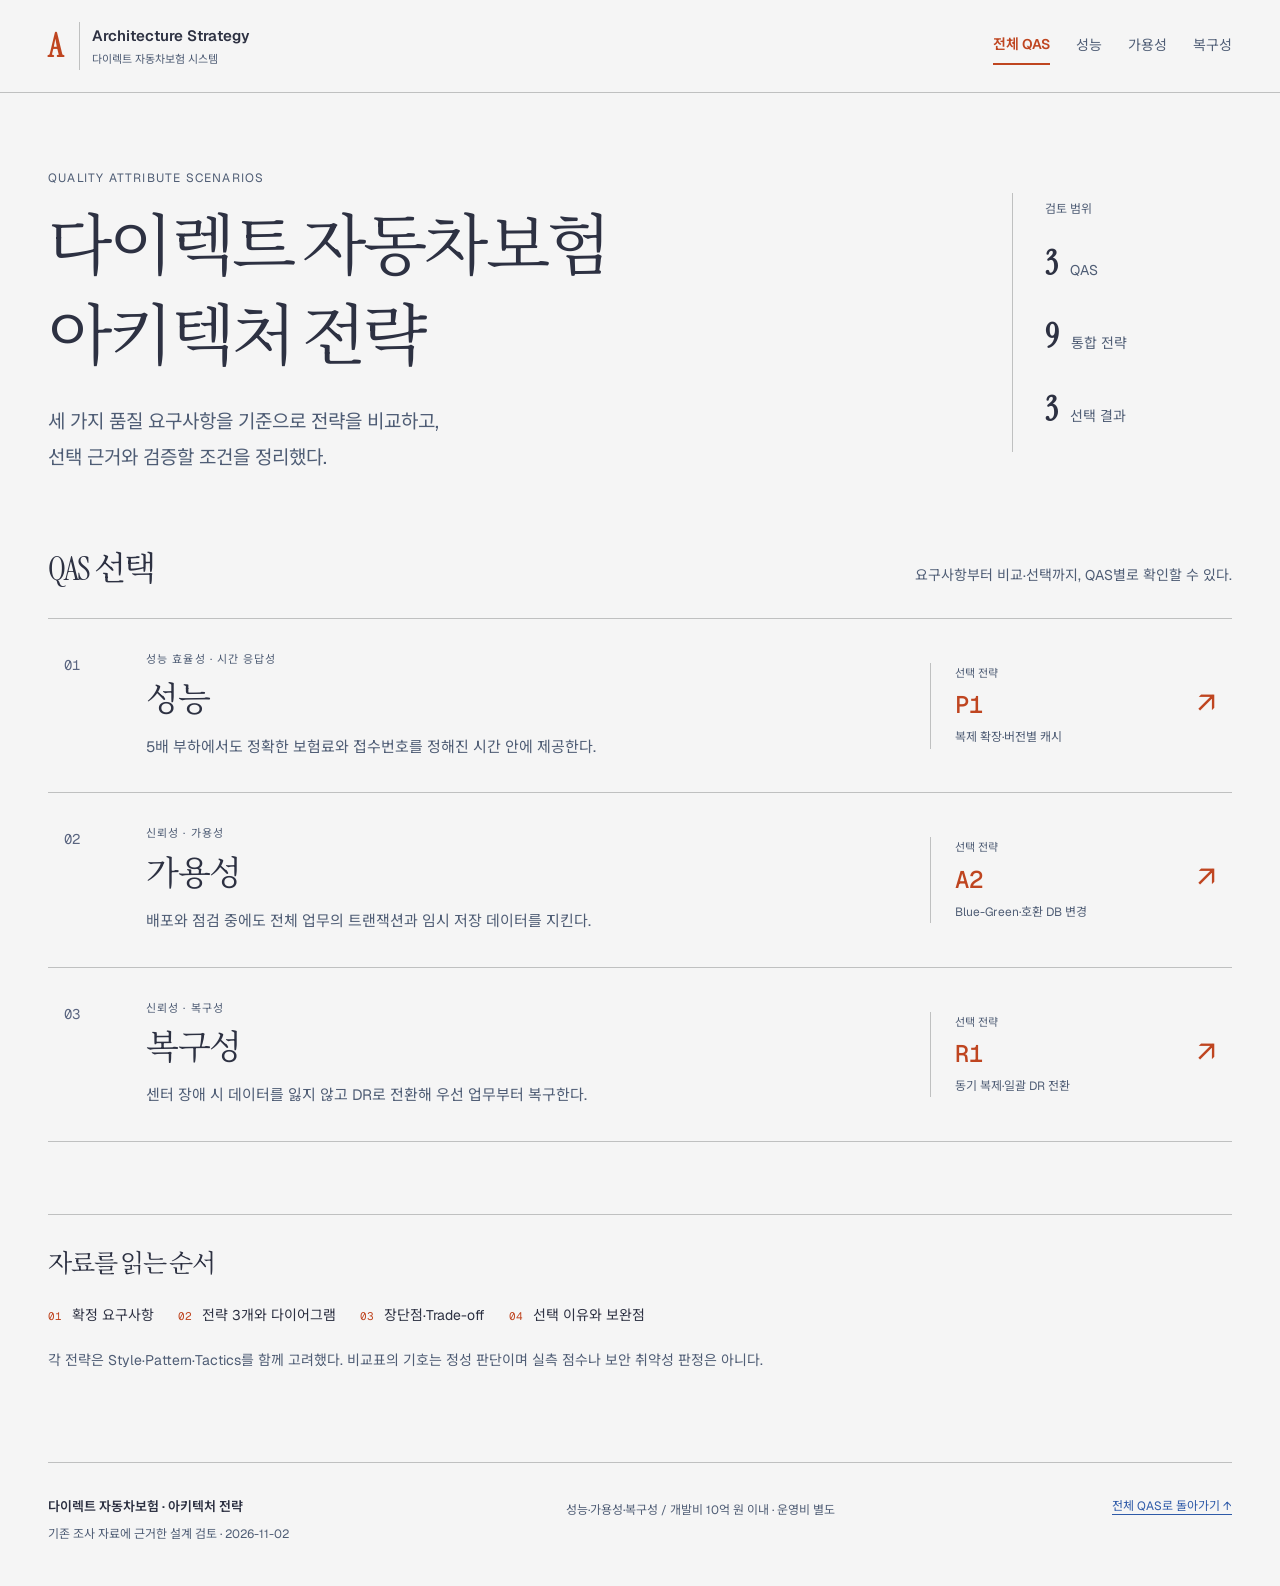
==== index.html @ 31d77c67 "Fix root homepage entry to display QAS site instead of README" ====
<!DOCTYPE html>
<html lang="ko"><head><meta charset="utf-8"><meta name="viewport" content="width=device-width,initial-scale=1">
<meta name="description" content="성능·가용성·복구성 QAS별 아키텍처 전략, 장단점과 trade-off 비교, 선택 근거."><meta name="theme-color" content="#f5f5f5">
<title>QAS 선택 | 자동차보험 아키텍처 전략</title>
<link rel="stylesheet" href="https://fonts.googleapis.com/css2?family=Instrument+Serif&family=Geist:wght@400;500;600&family=Geist+Mono:wght@400;500&family=Noto+Sans+KR:wght@400;500;600;700&family=Noto+Serif+KR:wght@400&display=swap">
<link rel="stylesheet" href="site/assets/site.css"></head><body>
<a class="skip" href="#main">본문으로 건너뛰기</a>
<header class="site-header"><div class="header-inner"><a class="brand" href="site/index.html"><span class="brand-mark" aria-hidden="true">A</span><span>Architecture Strategy<small>다이렉트 자동차보험 시스템</small></span></a><nav class="primary-nav" aria-label="주요 메뉴"><a href="site/index.html" aria-current="page">전체 QAS</a><a href="site/performance.html">성능</a><a href="site/availability.html">가용성</a><a href="site/recovery.html">복구성</a></nav></div></header>
<main id="main"><section class="home-intro"><div><p class="eyebrow">QUALITY ATTRIBUTE SCENARIOS</p><h1>다이렉트 자동차보험<br>아키텍처 전략</h1><p class="lead">세 가지 품질 요구사항을 기준으로 전략을 비교하고,<br class="desktop-break"> 선택 근거와 검증할 조건을 정리했다.</p></div><div class="intro-meta"><span>검토 범위</span><p><strong>3</strong> QAS</p><p><strong>9</strong> 통합 전략</p><p><strong>3</strong> 선택 결과</p></div></section>
<section class="home-qas" aria-labelledby="qas-list-title"><div class="section-heading"><h2 id="qas-list-title">QAS 선택</h2><p>요구사항부터 비교·선택까지, QAS별로 확인할 수 있다.</p></div><a class="qas-row" href="site/performance.html" aria-describedby="intro-performance"><span class="row-number">01</span><div class="row-content"><p class="eyebrow">성능 효율성 · 시간 응답성</p><h2>성능</h2><p id="intro-performance">5배 부하에서도 정확한 보험료와 접수번호를 정해진 시간 안에 제공한다.</p></div><div class="row-choice"><span>선택 전략</span><strong>P1</strong><p>복제 확장·버전별 캐시</p></div><span class="row-arrow" aria-hidden="true">↗</span></a><a class="qas-row" href="site/availability.html" aria-describedby="intro-availability"><span class="row-number">02</span><div class="row-content"><p class="eyebrow">신뢰성 · 가용성</p><h2>가용성</h2><p id="intro-availability">배포와 점검 중에도 전체 업무의 트랜잭션과 임시 저장 데이터를 지킨다.</p></div><div class="row-choice"><span>선택 전략</span><strong>A2</strong><p>Blue-Green·호환 DB 변경</p></div><span class="row-arrow" aria-hidden="true">↗</span></a><a class="qas-row" href="site/recovery.html" aria-describedby="intro-recovery"><span class="row-number">03</span><div class="row-content"><p class="eyebrow">신뢰성 · 복구성</p><h2>복구성</h2><p id="intro-recovery">센터 장애 시 데이터를 잃지 않고 DR로 전환해 우선 업무부터 복구한다.</p></div><div class="row-choice"><span>선택 전략</span><strong>R1</strong><p>동기 복제·일괄 DR 전환</p></div><span class="row-arrow" aria-hidden="true">↗</span></a></section>
<section class="reading-guide"><h2>자료를 읽는 순서</h2><ol><li><span>01</span>확정 요구사항</li><li><span>02</span>전략 3개와 다이어그램</li><li><span>03</span>장단점·Trade-off</li><li><span>04</span>선택 이유와 보완점</li></ol><p>각 전략은 Style·Pattern·Tactics를 함께 고려했다. 비교표의 기호는 정성 판단이며 실측 점수나 보안 취약성 판정은 아니다.</p></section></main>
<footer class="site-footer"><div><strong>다이렉트 자동차보험 · 아키텍처 전략</strong><p>기존 조사 자료에 근거한 설계 검토 · 2026-11-02</p></div><p>성능·가용성·복구성 / 개발비 10억 원 이내 · 운영비 별도</p><a href="site/index.html">전체 QAS로 돌아가기 ↑</a></footer>
</body></html>
---- site/assets/site.css ----
:root{--paper:#f5f5f5;--paper-2:#ececec;--ink:#2d3142;--muted:#4f5d75;--soft:#5a6580;--rule:#bfc0c0;--accent:#bf4520;--accent-tint:rgba(191,69,32,.06);--link:#2e5aa8;--sans:'Geist','Noto Sans KR','Malgun Gothic',sans-serif;--serif:'Instrument Serif','Noto Serif KR',serif;--mono:'Geist Mono',ui-monospace,monospace}
*{box-sizing:border-box}html{scroll-behavior:smooth;scroll-padding-top:110px}body{margin:0;background:var(--paper);color:var(--ink);font:16px/1.85 var(--sans);word-break:keep-all;overflow-wrap:anywhere}a{color:var(--link);text-underline-offset:4px}a:focus-visible,summary:focus-visible,[tabindex]:focus-visible{outline:3px solid var(--accent);outline-offset:5px}::selection{background:#efd8ce}h1,h2,h3,p,figure,ol,ul,dl{margin:0}h1,h2{font-family:var(--serif);font-weight:400;letter-spacing:-.04em}h1{font-size:clamp(40px,5.2vw,68px);line-height:1.35}h2{font-size:clamp(25px,2.6vw,34px);line-height:1.5}h3{font-size:20px;font-weight:600;line-height:1.65;letter-spacing:-.02em}p+ p{margin-top:12px}strong{font-weight:600}main{max-width:1440px;margin:auto;padding:0 48px;min-width:0}.skip{position:absolute;left:16px;top:-100px;background:var(--ink);color:#fff;padding:10px 16px;z-index:20}.skip:focus{top:12px}.site-header{border-bottom:1px solid var(--rule)}.header-inner{max-width:1440px;margin:auto;padding:22px 48px;display:flex;justify-content:space-between;align-items:center;gap:24px}.brand{display:flex;gap:12px;align-items:center;text-decoration:none;color:var(--ink);font-size:15px;font-weight:600;line-height:1.5}.brand-mark{font-family:var(--serif);font-size:32px;color:var(--accent);border-right:1px solid var(--rule);padding-right:16px}.brand small{display:block;font-size:11px;font-weight:400;color:var(--muted);margin-top:3px}.primary-nav{display:flex;gap:26px;align-items:center;flex-shrink:0}.primary-nav a{font-size:14px;text-decoration:none;color:var(--muted);padding:5px 0}.primary-nav a[aria-current=page]{color:var(--accent);border-bottom:2px solid var(--accent);font-weight:600}.eyebrow{font-size:12px;letter-spacing:.10em;color:var(--muted);line-height:1.6;margin-bottom:14px}.lead{font-size:19px;line-height:1.9;color:var(--muted);margin-top:22px;max-width:920px}.home-intro{display:grid;grid-template-columns:minmax(0,1fr) 220px;gap:64px;align-items:center;padding:76px 0 68px}.intro-meta{border-left:1px solid var(--rule);padding-left:32px}.intro-meta>span{font-size:12px;color:var(--muted)}.intro-meta p{margin:10px 0;font-size:14px;color:var(--muted)}.intro-meta strong{font-family:var(--serif);font-size:34px;color:var(--ink);margin-right:8px}.section-heading{display:flex;justify-content:space-between;align-items:baseline;gap:20px;margin-bottom:24px}.section-heading>p{font-size:14px;color:var(--muted)}.section-label{font:400 10px/1.6 var(--mono);letter-spacing:.10em;color:var(--soft);text-align:right}.home-qas{margin-bottom:72px}.qas-row{display:grid;grid-template-columns:56px minmax(0,1fr) 220px 40px;align-items:center;gap:26px;padding:32px 16px;border-top:1px solid var(--rule);text-decoration:none;color:var(--ink);transition:background .15s}.qas-row:last-child{border-bottom:1px solid var(--rule)}.qas-row:hover{background:var(--accent-tint)}.row-number{font:400 14px var(--mono);color:var(--soft);align-self:start;padding-top:5px}.row-content .eyebrow{margin-bottom:5px;font-size:11px}.row-content h2{font-size:34px}.row-content>p:last-child{font-size:15px;color:var(--muted);max-width:650px;margin-top:8px}.row-choice{border-left:1px solid var(--rule);padding-left:24px}.row-choice>span{display:block;font-size:11px;color:var(--muted)}.row-choice>strong{font:500 24px/1.8 var(--mono);color:var(--accent)}.row-choice p{font-size:12px;color:var(--muted);max-width:180px}.row-arrow{font-size:30px;color:var(--accent);justify-self:end}.reading-guide{padding:30px 0 56px;border-top:1px solid var(--rule)}.reading-guide h2{font-size:25px}.reading-guide ol{display:flex;flex-wrap:wrap;gap:24px;list-style:none;padding:20px 0}.reading-guide li{font-size:14px}.reading-guide li span{font:400 11px var(--mono);color:var(--accent);margin-right:10px}.reading-guide>p{font-size:14px;color:var(--muted);max-width:980px}.site-footer{max-width:1344px;margin:32px auto 0;padding:32px 0 40px;border-top:1px solid var(--rule);display:flex;justify-content:space-between;align-items:start;gap:24px;color:var(--muted);font-size:12px}.site-footer strong{font-size:13px;color:var(--ink)}.site-footer p{margin-top:4px}.site-footer>a{white-space:nowrap}.page-intro{padding:42px 0 40px}.breadcrumb{font-size:13px;text-decoration:none;display:inline-block;margin-bottom:32px}.page-intro h1{font-size:54px}.page-intro .lead{margin-top:16px;max-width:1040px}.choice-summary{display:flex;align-items:center;gap:20px;max-width:1040px;padding:18px 20px;margin-top:30px;background:var(--accent-tint);border-left:3px solid var(--accent);text-decoration:none;color:var(--ink);font-size:14px}.choice-summary>span:first-child{white-space:nowrap;color:var(--accent)}.choice-summary strong{font:500 16px var(--mono);margin-left:8px}.choice-summary>b{margin-left:auto}.section-nav{display:flex;gap:26px;overflow-x:auto;white-space:nowrap;padding:17px 0;border-top:1px solid var(--rule);border-bottom:1px solid var(--rule);background:var(--paper);position:sticky;top:0;z-index:5}.section-nav a{font-size:13px;color:var(--muted);text-decoration:none}.section-nav a:hover{color:var(--accent)}main>section:not(.page-intro):not(.home-intro):not(.home-qas):not(.reading-guide){padding-top:54px;margin-bottom:46px}section[id]{scroll-margin-top:92px}.metrics{display:grid;grid-template-columns:1.1fr 1fr .9fr;margin:24px 0 32px;border-bottom:1px solid var(--rule);padding-bottom:26px}.metrics>div{padding:0 28px;border-left:1px solid var(--rule)}.metrics>div:first-child{padding-left:0;border-left:0}.metrics strong{font-family:var(--serif);font-size:32px;font-weight:400;line-height:1.7;display:block}.metrics span{font-size:13px;color:var(--muted)}.scenario{font-size:17px;max-width:1120px;line-height:2}.conditions{margin-top:24px;border-left:2px solid var(--rule);padding-left:22px;max-width:1120px}.conditions summary{cursor:pointer;font-size:14px;font-weight:600}.conditions ul{margin-top:12px;padding-left:20px;color:var(--muted);font-size:14px}.conditions li+li{margin-top:8px}.strategy{padding:36px 0 42px;border-bottom:1px solid var(--rule);scroll-margin-top:90px}.strategy-heading{display:flex;align-items:baseline;gap:18px;margin-bottom:20px}.strategy-id{font:500 16px var(--mono);color:var(--soft);white-space:nowrap}.strategy-heading h3{flex:1}.selected-tag{font-size:11px;font-weight:500;color:var(--accent);border:1px solid var(--accent);padding:2px 9px;border-radius:3px;white-space:nowrap}.strategy-intro{max-width:1120px;line-height:2}.table-wrap{max-width:100%;overflow-x:auto;margin:24px 0}table{border-collapse:collapse;width:100%;font-size:14px;text-align:left;line-height:1.9}th,td{padding:16px 20px;border-bottom:1px solid var(--rule);vertical-align:top}thead th{background:var(--paper-2);font-weight:600}tbody th{font-weight:500}table.spt th{width:132px;background:var(--paper-2);font:500 12px/1.9 var(--mono)}.strategy-notes{max-width:1160px;font-size:14px}.strategy-notes>div{display:grid;grid-template-columns:114px minmax(0,1fr);gap:18px;margin:15px 0}.strategy-notes dt{font-weight:600;color:var(--muted)}.strategy-notes dd{margin:0}.citations{font-size:12px;color:var(--soft);margin:22px 0}.citations a{margin:0 3px}.figure-heading{display:flex;justify-content:space-between;align-items:baseline;gap:20px;border-top:1px solid var(--rule);padding-top:22px;margin-top:28px}.figure-heading>span{font-size:13px;font-weight:600}.figure-heading small{font-size:11px;color:var(--soft)}.diagram-container{width:100%;overflow-x:auto;margin:8px 0 0}.diagram-container svg{width:100%;min-width:1280px;display:block}.diagram-container:focus-visible{outline-offset:0}figcaption{font-size:12px;color:var(--muted);margin-top:12px;line-height:1.8;max-width:1120px}.strategy-analysis{max-width:1120px;padding:26px 0;border-top:1px solid var(--rule)}.strategy-analysis h3{font-size:18px;margin-bottom:16px}.strategy-analysis h3 a{font:500 14px var(--mono);margin-right:10px;text-decoration:none}.strategy-analysis p{font-size:14px;line-height:2}.strategy-analysis p strong{color:var(--muted)}.legend{display:flex;flex-wrap:wrap;gap:26px;font-size:13px;color:var(--muted);margin-bottom:16px}.legend b{font:500 18px var(--mono);margin-right:8px;color:var(--ink)}.tradeoff{table-layout:fixed}.tradeoff th:first-child{width:19%}.tradeoff thead th{width:27%}.tradeoff thead th a{font:500 16px var(--mono);text-decoration:none}.tradeoff th span{display:block;font-size:12px;font-weight:400;color:var(--muted);line-height:1.8;margin-top:7px}.tradeoff td{text-align:center;vertical-align:middle}.tradeoff tbody th{vertical-align:middle}.tradeoff .chosen-col{background:var(--accent-tint);border-left:1px solid #d5b8ac;border-right:1px solid #d5b8ac}.tradeoff thead .chosen-col{border-top:2px solid var(--accent)}.rating{font:400 28px/1.3 var(--mono)}.comparison-notes{max-width:1080px;font-size:14px;color:var(--muted)}.decision{border-top:2px solid var(--accent);background:var(--accent-tint);padding:34px 32px!important;margin:54px 0!important}.decision>.eyebrow{color:var(--accent)}.decision h2{font-size:30px;max-width:1100px}.decision-reason{font-size:17px;line-height:2;margin:24px 0;max-width:1120px}.decision-detail{display:grid;grid-template-columns:1fr 1.1fr;gap:32px;padding-top:24px;border-top:1px solid #d5b8ac}.decision-detail h3{font-size:14px;margin-bottom:10px}.decision-detail p{font-size:14px;color:var(--muted)}.text-link{font-size:13px;display:inline-block;margin-top:22px}.sources>p{max-width:1120px;color:var(--muted);font-size:14px;margin-bottom:28px}.source-list{list-style:none;padding:0}.source-list li{display:grid;grid-template-columns:50px minmax(0,1fr);gap:16px;padding:20px 0;border-top:1px solid var(--rule);scroll-margin-top:88px}.source-list li>span{font:400 12px var(--mono);color:var(--soft);padding-top:5px}.source-list strong{font-size:14px;font-weight:500}.source-list p{font-size:12px;color:var(--muted);margin:4px 0 0}.next-page{display:flex;justify-content:space-between;gap:24px;padding:28px 0;border-top:1px solid var(--rule);font-size:14px}.sr-only{position:absolute;width:1px;height:1px;padding:0;margin:-1px;overflow:hidden;clip:rect(0,0,0,0);white-space:nowrap;border:0}
@media(min-width:1441px){.site-footer{margin-left:auto;margin-right:auto}}
@media(max-width:1440px){.site-footer{margin-left:48px;margin-right:48px}}
@media(max-width:900px){main{padding:0 28px}.header-inner{padding:18px 28px;gap:16px}.primary-nav{gap:18px}.home-intro{grid-template-columns:minmax(0,1fr) 150px;gap:28px;padding:52px 0}.intro-meta{padding-left:20px}.qas-row{grid-template-columns:36px minmax(0,1fr) 160px 24px;gap:16px;padding:28px 4px}.row-choice{padding-left:18px}.row-content h2{font-size:29px}.row-choice p{font-size:11px}.site-footer{margin-left:28px;margin-right:28px;flex-wrap:wrap}.section-nav{gap:22px}.strategy-heading{gap:12px}.decision-detail{grid-template-columns:1fr;gap:22px}}
@media(max-width:600px){body{font-size:15px}main{padding:0 20px}.header-inner{padding:14px 20px;display:block}.brand-mark{font-size:27px;padding-right:12px}.brand{font-size:13px}.brand small{font-size:10px}.primary-nav{margin-top:16px;justify-content:space-between;gap:12px}.primary-nav a{font-size:12px}.home-intro{display:block;padding:36px 0 32px}.home-intro h1{font-size:35px}.home-intro .lead{font-size:16px}.desktop-break{display:none}.intro-meta{display:flex;flex-wrap:wrap;gap:8px 20px;border-left:0;border-top:1px solid var(--rule);padding:20px 0 0;margin-top:28px;align-items:baseline}.intro-meta>span{width:100%;font-size:11px}.intro-meta p{font-size:11px;margin:0}.intro-meta strong{font-size:24px}.section-heading{display:block;margin-bottom:20px}.section-heading>p{margin-top:8px;font-size:12px}.section-label{display:block;text-align:left;font-size:9px;margin-top:6px}.qas-row{grid-template-columns:26px minmax(0,1fr) 20px;gap:12px;padding:24px 0}.row-content h2{font-size:29px}.row-number{font-size:11px}.row-content>p:last-child{font-size:13px}.row-content .eyebrow{font-size:10px}.row-choice{grid-column:2;grid-row:2;border:0;padding:0;display:flex;align-items:baseline;gap:10px;flex-wrap:wrap}.row-choice>span{font-size:10px}.row-choice>strong{font-size:16px}.row-choice p{font-size:11px;max-width:none}.row-arrow{grid-column:3;grid-row:1;font-size:22px}.home-qas{margin-bottom:40px}.reading-guide{padding-top:24px}.reading-guide ol{display:grid;grid-template-columns:1fr;gap:10px}.reading-guide li,.reading-guide>p{font-size:12px}.site-footer{margin:16px 20px 0;padding-top:24px;font-size:11px;display:block}.site-footer>p,.site-footer>a{display:block;margin-top:14px}.page-intro{padding:26px 0}.breadcrumb{font-size:12px;margin-bottom:24px}.page-intro .eyebrow{font-size:11px}.page-intro h1{font-size:40px}.page-intro .lead{font-size:16px}.choice-summary{flex-wrap:wrap;gap:8px 14px;padding:14px 16px;font-size:12px;margin-top:22px}.choice-summary>span:nth-child(2){order:3;width:100%}.choice-summary>b{order:2}.section-nav{gap:22px;padding:14px 0}.section-nav a{font-size:12px}.metrics{grid-template-columns:1fr 1fr;gap:20px 0;margin:20px 0 24px}.metrics>div{padding:0 12px}.metrics>div:last-child{border-left:0;padding-left:0}.metrics strong{font-size:25px}.metrics span{font-size:11px}.scenario{font-size:15px}.conditions{padding-left:16px}.conditions summary,.conditions ul{font-size:12px}.strategy{padding:28px 0 34px}.strategy-heading{flex-wrap:wrap;gap:8px 12px}.strategy-heading h3{font-size:18px;flex-basis:calc(100% - 48px)}.selected-tag{margin-left:36px;font-size:10px}.strategy-id{font-size:13px}.strategy-intro{font-size:14px;line-height:2}th,td{padding:12px 13px;font-size:12px}.spt th{width:84px!important;font-size:10px!important}.strategy-notes>div{grid-template-columns:1fr;gap:5px;margin:16px 0}.strategy-notes{font-size:12px}.strategy-notes dt{font-size:11px}.figure-heading{display:block}.figure-heading small{display:block;margin-top:5px;font-size:10px}figcaption{font-size:11px}.strategy-analysis{padding:22px 0}.strategy-analysis h3{font-size:16px}.strategy-analysis p{font-size:13px}.legend{gap:12px 18px;font-size:11px}.legend b{font-size:15px}.tradeoff{min-width:580px}.rating{font-size:23px}.comparison-notes{font-size:12px}.decision{padding:26px 18px!important;margin:40px 0!important}.decision h2{font-size:24px}.decision-reason{font-size:14px}.decision-detail{gap:20px}.decision-detail h3{font-size:12px}.decision-detail p{font-size:12px}.source-list li{grid-template-columns:30px minmax(0,1fr);gap:10px}.source-list strong{font-size:12px}.source-list p{font-size:11px}.sources>p{font-size:12px}.next-page{font-size:12px;gap:16px}main>section:not(.page-intro):not(.home-intro):not(.home-qas):not(.reading-guide){padding-top:36px;margin-bottom:34px}}
@media(prefers-reduced-motion:reduce){html{scroll-behavior:auto}.qas-row{transition:none}}
@media print{body{background:#fff;font-size:11px}.site-header,.section-nav,.next-page,.site-footer,.skip,.breadcrumb,.choice-summary{display:none}main{padding:0;max-width:none}.diagram-container{overflow:visible}.diagram-container svg{min-width:0}figure,.decision,.metrics{break-inside:avoid}.table-wrap{overflow:visible}table,.tradeoff{min-width:0}a{color:var(--ink)}article.strategy{break-before:page}.strategy-heading h3{font-size:18px}.page-intro h1{font-size:32px}.decision-detail{display:block}.decision-detail>div{margin-bottom:12px}.sources{break-before:page}}
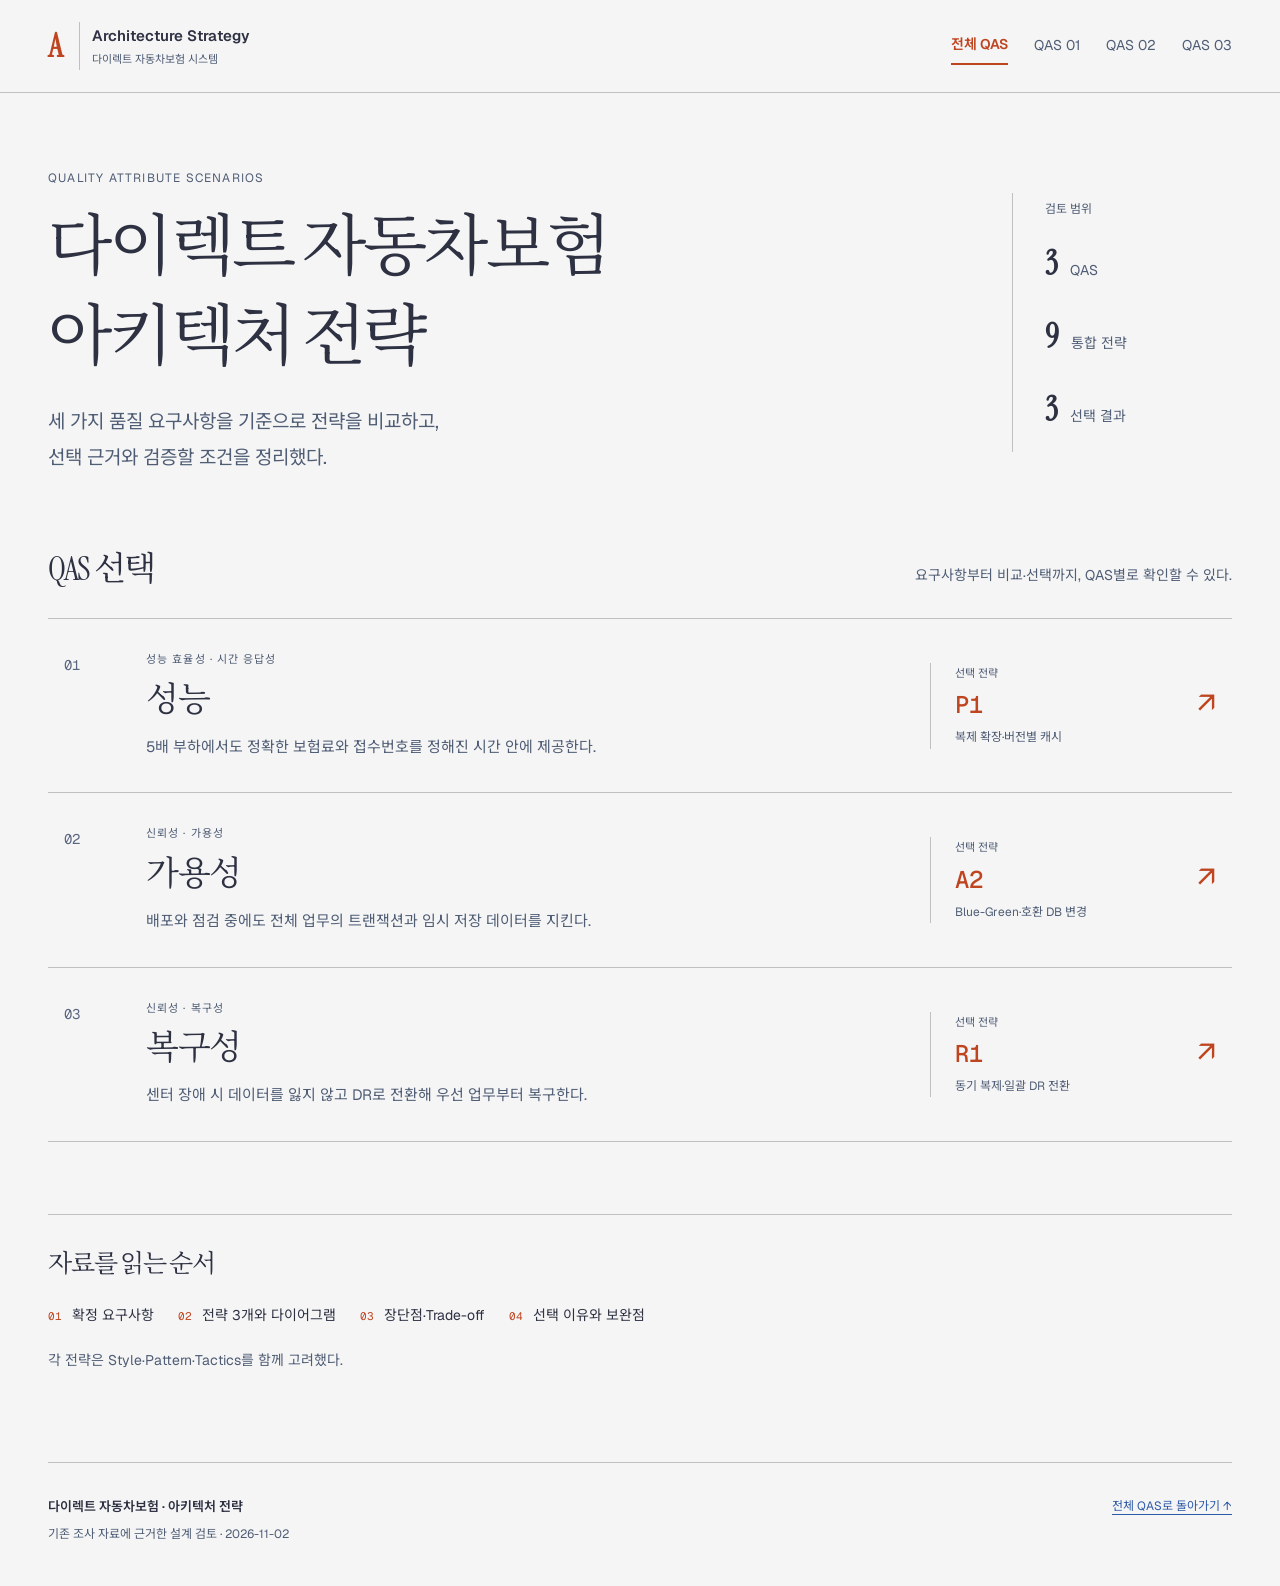
==== commit 941e48dd: "Add nine UML component overviews and refine QAS page presentation" ====
--- a/index.html
+++ b/index.html
@@ -5,9 +5,9 @@
 <link rel="stylesheet" href="https://fonts.googleapis.com/css2?family=Instrument+Serif&family=Geist:wght@400;500;600&family=Geist+Mono:wght@400;500&family=Noto+Sans+KR:wght@400;500;600;700&family=Noto+Serif+KR:wght@400&display=swap">
 <link rel="stylesheet" href="site/assets/site.css"></head><body>
 <a class="skip" href="#main">본문으로 건너뛰기</a>
-<header class="site-header"><div class="header-inner"><a class="brand" href="site/index.html"><span class="brand-mark" aria-hidden="true">A</span><span>Architecture Strategy<small>다이렉트 자동차보험 시스템</small></span></a><nav class="primary-nav" aria-label="주요 메뉴"><a href="site/index.html" aria-current="page">전체 QAS</a><a href="site/performance.html">성능</a><a href="site/availability.html">가용성</a><a href="site/recovery.html">복구성</a></nav></div></header>
+<header class="site-header"><div class="header-inner"><a class="brand" href="site/index.html"><span class="brand-mark" aria-hidden="true">A</span><span>Architecture Strategy<small>다이렉트 자동차보험 시스템</small></span></a><nav class="primary-nav" aria-label="주요 메뉴"><a href="site/index.html" aria-current="page">전체 QAS</a><a href="site/performance.html">QAS 01</a><a href="site/availability.html">QAS 02</a><a href="site/recovery.html">QAS 03</a></nav></div></header>
 <main id="main"><section class="home-intro"><div><p class="eyebrow">QUALITY ATTRIBUTE SCENARIOS</p><h1>다이렉트 자동차보험<br>아키텍처 전략</h1><p class="lead">세 가지 품질 요구사항을 기준으로 전략을 비교하고,<br class="desktop-break"> 선택 근거와 검증할 조건을 정리했다.</p></div><div class="intro-meta"><span>검토 범위</span><p><strong>3</strong> QAS</p><p><strong>9</strong> 통합 전략</p><p><strong>3</strong> 선택 결과</p></div></section>
 <section class="home-qas" aria-labelledby="qas-list-title"><div class="section-heading"><h2 id="qas-list-title">QAS 선택</h2><p>요구사항부터 비교·선택까지, QAS별로 확인할 수 있다.</p></div><a class="qas-row" href="site/performance.html" aria-describedby="intro-performance"><span class="row-number">01</span><div class="row-content"><p class="eyebrow">성능 효율성 · 시간 응답성</p><h2>성능</h2><p id="intro-performance">5배 부하에서도 정확한 보험료와 접수번호를 정해진 시간 안에 제공한다.</p></div><div class="row-choice"><span>선택 전략</span><strong>P1</strong><p>복제 확장·버전별 캐시</p></div><span class="row-arrow" aria-hidden="true">↗</span></a><a class="qas-row" href="site/availability.html" aria-describedby="intro-availability"><span class="row-number">02</span><div class="row-content"><p class="eyebrow">신뢰성 · 가용성</p><h2>가용성</h2><p id="intro-availability">배포와 점검 중에도 전체 업무의 트랜잭션과 임시 저장 데이터를 지킨다.</p></div><div class="row-choice"><span>선택 전략</span><strong>A2</strong><p>Blue-Green·호환 DB 변경</p></div><span class="row-arrow" aria-hidden="true">↗</span></a><a class="qas-row" href="site/recovery.html" aria-describedby="intro-recovery"><span class="row-number">03</span><div class="row-content"><p class="eyebrow">신뢰성 · 복구성</p><h2>복구성</h2><p id="intro-recovery">센터 장애 시 데이터를 잃지 않고 DR로 전환해 우선 업무부터 복구한다.</p></div><div class="row-choice"><span>선택 전략</span><strong>R1</strong><p>동기 복제·일괄 DR 전환</p></div><span class="row-arrow" aria-hidden="true">↗</span></a></section>
-<section class="reading-guide"><h2>자료를 읽는 순서</h2><ol><li><span>01</span>확정 요구사항</li><li><span>02</span>전략 3개와 다이어그램</li><li><span>03</span>장단점·Trade-off</li><li><span>04</span>선택 이유와 보완점</li></ol><p>각 전략은 Style·Pattern·Tactics를 함께 고려했다. 비교표의 기호는 정성 판단이며 실측 점수나 보안 취약성 판정은 아니다.</p></section></main>
-<footer class="site-footer"><div><strong>다이렉트 자동차보험 · 아키텍처 전략</strong><p>기존 조사 자료에 근거한 설계 검토 · 2026-11-02</p></div><p>성능·가용성·복구성 / 개발비 10억 원 이내 · 운영비 별도</p><a href="site/index.html">전체 QAS로 돌아가기 ↑</a></footer>
+<section class="reading-guide"><h2>자료를 읽는 순서</h2><ol><li><span>01</span>확정 요구사항</li><li><span>02</span>전략 3개와 다이어그램</li><li><span>03</span>장단점·Trade-off</li><li><span>04</span>선택 이유와 보완점</li></ol><p>각 전략은 Style·Pattern·Tactics를 함께 고려했다.</p></section></main>
+<footer class="site-footer"><div><strong>다이렉트 자동차보험 · 아키텍처 전략</strong><p>기존 조사 자료에 근거한 설계 검토 · 2026-11-02</p></div><a href="site/index.html">전체 QAS로 돌아가기 ↑</a></footer>
 </body></html>
--- a/site/assets/site.css
+++ b/site/assets/site.css
@@ -1,8 +1,10 @@
 :root{--paper:#f5f5f5;--paper-2:#ececec;--ink:#2d3142;--muted:#4f5d75;--soft:#5a6580;--rule:#bfc0c0;--accent:#bf4520;--accent-tint:rgba(191,69,32,.06);--link:#2e5aa8;--sans:'Geist','Noto Sans KR','Malgun Gothic',sans-serif;--serif:'Instrument Serif','Noto Serif KR',serif;--mono:'Geist Mono',ui-monospace,monospace}
-*{box-sizing:border-box}html{scroll-behavior:smooth;scroll-padding-top:110px}body{margin:0;background:var(--paper);color:var(--ink);font:16px/1.85 var(--sans);word-break:keep-all;overflow-wrap:anywhere}a{color:var(--link);text-underline-offset:4px}a:focus-visible,summary:focus-visible,[tabindex]:focus-visible{outline:3px solid var(--accent);outline-offset:5px}::selection{background:#efd8ce}h1,h2,h3,p,figure,ol,ul,dl{margin:0}h1,h2{font-family:var(--serif);font-weight:400;letter-spacing:-.04em}h1{font-size:clamp(40px,5.2vw,68px);line-height:1.35}h2{font-size:clamp(25px,2.6vw,34px);line-height:1.5}h3{font-size:20px;font-weight:600;line-height:1.65;letter-spacing:-.02em}p+ p{margin-top:12px}strong{font-weight:600}main{max-width:1440px;margin:auto;padding:0 48px;min-width:0}.skip{position:absolute;left:16px;top:-100px;background:var(--ink);color:#fff;padding:10px 16px;z-index:20}.skip:focus{top:12px}.site-header{border-bottom:1px solid var(--rule)}.header-inner{max-width:1440px;margin:auto;padding:22px 48px;display:flex;justify-content:space-between;align-items:center;gap:24px}.brand{display:flex;gap:12px;align-items:center;text-decoration:none;color:var(--ink);font-size:15px;font-weight:600;line-height:1.5}.brand-mark{font-family:var(--serif);font-size:32px;color:var(--accent);border-right:1px solid var(--rule);padding-right:16px}.brand small{display:block;font-size:11px;font-weight:400;color:var(--muted);margin-top:3px}.primary-nav{display:flex;gap:26px;align-items:center;flex-shrink:0}.primary-nav a{font-size:14px;text-decoration:none;color:var(--muted);padding:5px 0}.primary-nav a[aria-current=page]{color:var(--accent);border-bottom:2px solid var(--accent);font-weight:600}.eyebrow{font-size:12px;letter-spacing:.10em;color:var(--muted);line-height:1.6;margin-bottom:14px}.lead{font-size:19px;line-height:1.9;color:var(--muted);margin-top:22px;max-width:920px}.home-intro{display:grid;grid-template-columns:minmax(0,1fr) 220px;gap:64px;align-items:center;padding:76px 0 68px}.intro-meta{border-left:1px solid var(--rule);padding-left:32px}.intro-meta>span{font-size:12px;color:var(--muted)}.intro-meta p{margin:10px 0;font-size:14px;color:var(--muted)}.intro-meta strong{font-family:var(--serif);font-size:34px;color:var(--ink);margin-right:8px}.section-heading{display:flex;justify-content:space-between;align-items:baseline;gap:20px;margin-bottom:24px}.section-heading>p{font-size:14px;color:var(--muted)}.section-label{font:400 10px/1.6 var(--mono);letter-spacing:.10em;color:var(--soft);text-align:right}.home-qas{margin-bottom:72px}.qas-row{display:grid;grid-template-columns:56px minmax(0,1fr) 220px 40px;align-items:center;gap:26px;padding:32px 16px;border-top:1px solid var(--rule);text-decoration:none;color:var(--ink);transition:background .15s}.qas-row:last-child{border-bottom:1px solid var(--rule)}.qas-row:hover{background:var(--accent-tint)}.row-number{font:400 14px var(--mono);color:var(--soft);align-self:start;padding-top:5px}.row-content .eyebrow{margin-bottom:5px;font-size:11px}.row-content h2{font-size:34px}.row-content>p:last-child{font-size:15px;color:var(--muted);max-width:650px;margin-top:8px}.row-choice{border-left:1px solid var(--rule);padding-left:24px}.row-choice>span{display:block;font-size:11px;color:var(--muted)}.row-choice>strong{font:500 24px/1.8 var(--mono);color:var(--accent)}.row-choice p{font-size:12px;color:var(--muted);max-width:180px}.row-arrow{font-size:30px;color:var(--accent);justify-self:end}.reading-guide{padding:30px 0 56px;border-top:1px solid var(--rule)}.reading-guide h2{font-size:25px}.reading-guide ol{display:flex;flex-wrap:wrap;gap:24px;list-style:none;padding:20px 0}.reading-guide li{font-size:14px}.reading-guide li span{font:400 11px var(--mono);color:var(--accent);margin-right:10px}.reading-guide>p{font-size:14px;color:var(--muted);max-width:980px}.site-footer{max-width:1344px;margin:32px auto 0;padding:32px 0 40px;border-top:1px solid var(--rule);display:flex;justify-content:space-between;align-items:start;gap:24px;color:var(--muted);font-size:12px}.site-footer strong{font-size:13px;color:var(--ink)}.site-footer p{margin-top:4px}.site-footer>a{white-space:nowrap}.page-intro{padding:42px 0 40px}.breadcrumb{font-size:13px;text-decoration:none;display:inline-block;margin-bottom:32px}.page-intro h1{font-size:54px}.page-intro .lead{margin-top:16px;max-width:1040px}.choice-summary{display:flex;align-items:center;gap:20px;max-width:1040px;padding:18px 20px;margin-top:30px;background:var(--accent-tint);border-left:3px solid var(--accent);text-decoration:none;color:var(--ink);font-size:14px}.choice-summary>span:first-child{white-space:nowrap;color:var(--accent)}.choice-summary strong{font:500 16px var(--mono);margin-left:8px}.choice-summary>b{margin-left:auto}.section-nav{display:flex;gap:26px;overflow-x:auto;white-space:nowrap;padding:17px 0;border-top:1px solid var(--rule);border-bottom:1px solid var(--rule);background:var(--paper);position:sticky;top:0;z-index:5}.section-nav a{font-size:13px;color:var(--muted);text-decoration:none}.section-nav a:hover{color:var(--accent)}main>section:not(.page-intro):not(.home-intro):not(.home-qas):not(.reading-guide){padding-top:54px;margin-bottom:46px}section[id]{scroll-margin-top:92px}.metrics{display:grid;grid-template-columns:1.1fr 1fr .9fr;margin:24px 0 32px;border-bottom:1px solid var(--rule);padding-bottom:26px}.metrics>div{padding:0 28px;border-left:1px solid var(--rule)}.metrics>div:first-child{padding-left:0;border-left:0}.metrics strong{font-family:var(--serif);font-size:32px;font-weight:400;line-height:1.7;display:block}.metrics span{font-size:13px;color:var(--muted)}.scenario{font-size:17px;max-width:1120px;line-height:2}.conditions{margin-top:24px;border-left:2px solid var(--rule);padding-left:22px;max-width:1120px}.conditions summary{cursor:pointer;font-size:14px;font-weight:600}.conditions ul{margin-top:12px;padding-left:20px;color:var(--muted);font-size:14px}.conditions li+li{margin-top:8px}.strategy{padding:36px 0 42px;border-bottom:1px solid var(--rule);scroll-margin-top:90px}.strategy-heading{display:flex;align-items:baseline;gap:18px;margin-bottom:20px}.strategy-id{font:500 16px var(--mono);color:var(--soft);white-space:nowrap}.strategy-heading h3{flex:1}.selected-tag{font-size:11px;font-weight:500;color:var(--accent);border:1px solid var(--accent);padding:2px 9px;border-radius:3px;white-space:nowrap}.strategy-intro{max-width:1120px;line-height:2}.table-wrap{max-width:100%;overflow-x:auto;margin:24px 0}table{border-collapse:collapse;width:100%;font-size:14px;text-align:left;line-height:1.9}th,td{padding:16px 20px;border-bottom:1px solid var(--rule);vertical-align:top}thead th{background:var(--paper-2);font-weight:600}tbody th{font-weight:500}table.spt th{width:132px;background:var(--paper-2);font:500 12px/1.9 var(--mono)}.strategy-notes{max-width:1160px;font-size:14px}.strategy-notes>div{display:grid;grid-template-columns:114px minmax(0,1fr);gap:18px;margin:15px 0}.strategy-notes dt{font-weight:600;color:var(--muted)}.strategy-notes dd{margin:0}.citations{font-size:12px;color:var(--soft);margin:22px 0}.citations a{margin:0 3px}.figure-heading{display:flex;justify-content:space-between;align-items:baseline;gap:20px;border-top:1px solid var(--rule);padding-top:22px;margin-top:28px}.figure-heading>span{font-size:13px;font-weight:600}.figure-heading small{font-size:11px;color:var(--soft)}.diagram-container{width:100%;overflow-x:auto;margin:8px 0 0}.diagram-container svg{width:100%;min-width:1280px;display:block}.diagram-container:focus-visible{outline-offset:0}figcaption{font-size:12px;color:var(--muted);margin-top:12px;line-height:1.8;max-width:1120px}.strategy-analysis{max-width:1120px;padding:26px 0;border-top:1px solid var(--rule)}.strategy-analysis h3{font-size:18px;margin-bottom:16px}.strategy-analysis h3 a{font:500 14px var(--mono);margin-right:10px;text-decoration:none}.strategy-analysis p{font-size:14px;line-height:2}.strategy-analysis p strong{color:var(--muted)}.legend{display:flex;flex-wrap:wrap;gap:26px;font-size:13px;color:var(--muted);margin-bottom:16px}.legend b{font:500 18px var(--mono);margin-right:8px;color:var(--ink)}.tradeoff{table-layout:fixed}.tradeoff th:first-child{width:19%}.tradeoff thead th{width:27%}.tradeoff thead th a{font:500 16px var(--mono);text-decoration:none}.tradeoff th span{display:block;font-size:12px;font-weight:400;color:var(--muted);line-height:1.8;margin-top:7px}.tradeoff td{text-align:center;vertical-align:middle}.tradeoff tbody th{vertical-align:middle}.tradeoff .chosen-col{background:var(--accent-tint);border-left:1px solid #d5b8ac;border-right:1px solid #d5b8ac}.tradeoff thead .chosen-col{border-top:2px solid var(--accent)}.rating{font:400 28px/1.3 var(--mono)}.comparison-notes{max-width:1080px;font-size:14px;color:var(--muted)}.decision{border-top:2px solid var(--accent);background:var(--accent-tint);padding:34px 32px!important;margin:54px 0!important}.decision>.eyebrow{color:var(--accent)}.decision h2{font-size:30px;max-width:1100px}.decision-reason{font-size:17px;line-height:2;margin:24px 0;max-width:1120px}.decision-detail{display:grid;grid-template-columns:1fr 1.1fr;gap:32px;padding-top:24px;border-top:1px solid #d5b8ac}.decision-detail h3{font-size:14px;margin-bottom:10px}.decision-detail p{font-size:14px;color:var(--muted)}.text-link{font-size:13px;display:inline-block;margin-top:22px}.sources>p{max-width:1120px;color:var(--muted);font-size:14px;margin-bottom:28px}.source-list{list-style:none;padding:0}.source-list li{display:grid;grid-template-columns:50px minmax(0,1fr);gap:16px;padding:20px 0;border-top:1px solid var(--rule);scroll-margin-top:88px}.source-list li>span{font:400 12px var(--mono);color:var(--soft);padding-top:5px}.source-list strong{font-size:14px;font-weight:500}.source-list p{font-size:12px;color:var(--muted);margin:4px 0 0}.next-page{display:flex;justify-content:space-between;gap:24px;padding:28px 0;border-top:1px solid var(--rule);font-size:14px}.sr-only{position:absolute;width:1px;height:1px;padding:0;margin:-1px;overflow:hidden;clip:rect(0,0,0,0);white-space:nowrap;border:0}
+*{box-sizing:border-box}html{scroll-behavior:smooth;scroll-padding-top:110px}body{margin:0;background:var(--paper);color:var(--ink);font:16px/1.85 var(--sans);word-break:keep-all;overflow-wrap:anywhere}a{color:var(--link);text-underline-offset:4px}a:focus-visible,summary:focus-visible,[tabindex]:focus-visible{outline:3px solid var(--accent);outline-offset:5px}::selection{background:#efd8ce}h1,h2,h3,p,figure,ol,ul,dl{margin:0}h1,h2{font-family:var(--serif);font-weight:400;letter-spacing:-.04em}h1{font-size:clamp(40px,5.2vw,68px);line-height:1.35}h2{font-size:clamp(25px,2.6vw,34px);line-height:1.5}h3{font-size:20px;font-weight:600;line-height:1.65;letter-spacing:-.02em}p+ p{margin-top:12px}strong{font-weight:600}main{max-width:1440px;margin:auto;padding:0 48px;min-width:0}.skip{position:absolute;left:16px;top:-100px;background:var(--ink);color:#fff;padding:10px 16px;z-index:20}.skip:focus{top:12px}.site-header{border-bottom:1px solid var(--rule)}.header-inner{max-width:1440px;margin:auto;padding:22px 48px;display:flex;justify-content:space-between;align-items:center;gap:24px}.brand{display:flex;gap:12px;align-items:center;text-decoration:none;color:var(--ink);font-size:15px;font-weight:600;line-height:1.5}.brand-mark{font-family:var(--serif);font-size:32px;color:var(--accent);border-right:1px solid var(--rule);padding-right:16px}.brand small{display:block;font-size:11px;font-weight:400;color:var(--muted);margin-top:3px}.primary-nav{display:flex;gap:26px;align-items:center;flex-shrink:0}.primary-nav a{font-size:14px;text-decoration:none;color:var(--muted);padding:5px 0}.primary-nav a[aria-current=page]{color:var(--accent);border-bottom:2px solid var(--accent);font-weight:600}.eyebrow{font-size:12px;letter-spacing:.10em;color:var(--muted);line-height:1.6;margin-bottom:14px}.lead{font-size:19px;line-height:1.9;color:var(--muted);margin-top:22px;max-width:920px}.home-intro{display:grid;grid-template-columns:minmax(0,1fr) 220px;gap:64px;align-items:center;padding:76px 0 68px}.intro-meta{border-left:1px solid var(--rule);padding-left:32px}.intro-meta>span{font-size:12px;color:var(--muted)}.intro-meta p{margin:10px 0;font-size:14px;color:var(--muted)}.intro-meta strong{font-family:var(--serif);font-size:34px;color:var(--ink);margin-right:8px}.section-heading{display:flex;justify-content:space-between;align-items:baseline;gap:20px;margin-bottom:24px}.section-heading>p{font-size:14px;color:var(--muted)}.section-label{font:400 10px/1.6 var(--mono);letter-spacing:.10em;color:var(--soft);text-align:right}.home-qas{margin-bottom:72px}.qas-row{display:grid;grid-template-columns:56px minmax(0,1fr) 220px 40px;align-items:center;gap:26px;padding:32px 16px;border-top:1px solid var(--rule);text-decoration:none;color:var(--ink);transition:background .15s}.qas-row:last-child{border-bottom:1px solid var(--rule)}.qas-row:hover{background:var(--accent-tint)}.row-number{font:400 14px var(--mono);color:var(--soft);align-self:start;padding-top:5px}.row-content .eyebrow{margin-bottom:5px;font-size:11px}.row-content h2{font-size:34px}.row-content>p:last-child{font-size:15px;color:var(--muted);max-width:650px;margin-top:8px}.row-choice{border-left:1px solid var(--rule);padding-left:24px}.row-choice>span{display:block;font-size:11px;color:var(--muted)}.row-choice>strong{font:500 24px/1.8 var(--mono);color:var(--accent)}.row-choice p{font-size:12px;color:var(--muted);max-width:180px}.row-arrow{font-size:30px;color:var(--accent);justify-self:end}.reading-guide{padding:30px 0 56px;border-top:1px solid var(--rule)}.reading-guide h2{font-size:25px}.reading-guide ol{display:flex;flex-wrap:wrap;gap:24px;list-style:none;padding:20px 0}.reading-guide li{font-size:14px}.reading-guide li span{font:400 11px var(--mono);color:var(--accent);margin-right:10px}.reading-guide>p{font-size:14px;color:var(--muted);max-width:980px}.site-footer{max-width:1344px;margin:32px auto 0;padding:32px 0 40px;border-top:1px solid var(--rule);display:flex;justify-content:space-between;align-items:start;gap:24px;color:var(--muted);font-size:12px}.site-footer strong{font-size:13px;color:var(--ink)}.site-footer p{margin-top:4px}.site-footer>a{white-space:nowrap}.page-intro{padding:42px 0 40px}.breadcrumb{font-size:13px;text-decoration:none;display:inline-block;margin-bottom:32px}.page-intro h1{font-size:54px}.page-intro .lead{margin-top:16px;max-width:1040px}.choice-summary{display:flex;align-items:center;gap:20px;max-width:1040px;padding:18px 20px;margin-top:30px;background:var(--accent-tint);border-left:3px solid var(--accent);text-decoration:none;color:var(--ink);font-size:14px}.choice-summary>span:first-child{white-space:nowrap;color:var(--accent)}.choice-summary strong{font:500 16px var(--mono);margin-left:8px}.choice-summary>b{margin-left:auto}.section-nav{display:flex;gap:26px;overflow-x:auto;white-space:nowrap;padding:17px 0;border-top:1px solid var(--rule);border-bottom:1px solid var(--rule);background:var(--paper);position:sticky;top:0;z-index:5}.section-nav a{font-size:13px;color:var(--muted);text-decoration:none}.section-nav a:hover{color:var(--accent)}main>section:not(.page-intro):not(.home-intro):not(.home-qas):not(.reading-guide){padding-top:54px;margin-bottom:46px}section[id]{scroll-margin-top:92px}.metrics{display:grid;grid-template-columns:1.1fr 1fr .9fr;margin:24px 0 32px;border-bottom:1px solid var(--rule);padding-bottom:26px}.metrics>div{padding:0 28px;border-left:1px solid var(--rule)}.metrics>div:first-child{padding-left:0;border-left:0}.metrics strong{font-family:var(--serif);font-size:32px;font-weight:400;line-height:1.7;display:block}.metrics span{font-size:13px;color:var(--muted)}.scenario{font-size:17px;max-width:1120px;line-height:2}.conditions{margin-top:24px;border-left:2px solid var(--rule);padding-left:22px;max-width:1120px}.conditions summary{cursor:pointer;font-size:14px;font-weight:600}.conditions ul{margin-top:12px;padding-left:20px;color:var(--muted);font-size:14px}.conditions li+li{margin-top:8px}.strategy{padding:36px 0 42px;border-bottom:1px solid var(--rule);scroll-margin-top:90px}.strategy-heading{display:flex;align-items:baseline;gap:18px;margin-bottom:20px}.strategy-id{font:500 16px var(--mono);color:var(--soft);white-space:nowrap}.strategy-heading h3{flex:1}.selected-tag{font-size:11px;font-weight:500;color:var(--accent);border:1px solid var(--accent);padding:2px 9px;border-radius:3px;white-space:nowrap}.strategy-intro{max-width:1120px;line-height:2}.table-wrap{max-width:100%;overflow-x:auto;margin:24px 0}table{border-collapse:collapse;width:100%;font-size:14px;text-align:left;line-height:1.9}th,td{padding:16px 20px;border-bottom:1px solid var(--rule);vertical-align:top}thead th{background:var(--paper-2);font-weight:600}tbody th{font-weight:500}table.spt th{width:132px;background:var(--paper-2);font:500 12px/1.9 var(--mono)}.strategy-notes{max-width:1160px;font-size:14px}.strategy-notes>div{display:grid;grid-template-columns:114px minmax(0,1fr);gap:18px;margin:15px 0}.strategy-notes dt{font-weight:600;color:var(--muted)}.strategy-notes dd{margin:0}.citations{font-size:12px;color:var(--soft);margin:22px 0}.citations a{margin:0 3px}.figure-heading{display:flex;justify-content:space-between;align-items:baseline;gap:20px;border-top:1px solid var(--rule);padding-top:22px;margin-top:28px}.figure-heading>span{font-size:13px;font-weight:600}.figure-heading small{font-size:11px;color:var(--soft)}.diagram-container{width:100%;min-width:0;margin:8px 0 0}.diagram-container svg{display:block;width:100%;max-width:100%;min-width:0;height:auto}.diagram-container:focus-visible{outline-offset:0}figcaption{font-size:12px;color:var(--muted);margin-top:12px;line-height:1.8;max-width:1120px}.strategy-analysis{max-width:1120px;padding:26px 0;border-top:1px solid var(--rule)}.strategy-analysis h3{font-size:18px;margin-bottom:16px}.strategy-analysis h3 a{font:500 14px var(--mono);margin-right:10px;text-decoration:none}.strategy-analysis p{font-size:14px;line-height:2}.strategy-analysis p strong{color:var(--muted)}.legend{display:flex;flex-wrap:wrap;gap:26px;font-size:13px;color:var(--muted);margin-bottom:16px}.legend b{font:500 18px var(--mono);margin-right:8px;color:var(--ink)}.tradeoff{table-layout:fixed}.tradeoff th:first-child{width:19%}.tradeoff thead th{width:27%}.tradeoff thead th a{font:500 16px var(--mono);text-decoration:none}.tradeoff th span{display:block;font-size:12px;font-weight:400;color:var(--muted);line-height:1.8;margin-top:7px}.tradeoff td{text-align:center;vertical-align:middle}.tradeoff tbody th{vertical-align:middle}.tradeoff .chosen-col{background:var(--accent-tint);border-left:1px solid #d5b8ac;border-right:1px solid #d5b8ac}.tradeoff thead .chosen-col{border-top:2px solid var(--accent)}.rating{font:400 28px/1.3 var(--mono)}.comparison-notes{max-width:1080px;font-size:14px;color:var(--muted)}.decision{border-top:2px solid var(--accent);background:var(--accent-tint);padding:34px 32px!important;margin:54px 0!important}.decision>.eyebrow{color:var(--accent)}.decision h2{font-size:30px;max-width:1100px}.decision-reason{font-size:17px;line-height:2;margin:24px 0;max-width:1120px}.decision-detail{display:grid;grid-template-columns:1fr 1.1fr;gap:32px;padding-top:24px;border-top:1px solid #d5b8ac}.decision-detail h3{font-size:14px;margin-bottom:10px}.decision-detail p{font-size:14px;color:var(--muted)}.text-link{font-size:13px;display:inline-block;margin-top:22px}.sources>p{max-width:1120px;color:var(--muted);font-size:14px;margin-bottom:28px}.source-list{list-style:none;padding:0}.source-list li{display:grid;grid-template-columns:50px minmax(0,1fr);gap:16px;padding:20px 0;border-top:1px solid var(--rule);scroll-margin-top:88px}.source-list li>span{font:400 12px var(--mono);color:var(--soft);padding-top:5px}.source-list strong{font-size:14px;font-weight:500}.source-list p{font-size:12px;color:var(--muted);margin:4px 0 0}.next-page{display:flex;justify-content:space-between;gap:24px;padding:28px 0;border-top:1px solid var(--rule);font-size:14px}.sr-only{position:absolute;width:1px;height:1px;padding:0;margin:-1px;overflow:hidden;clip:rect(0,0,0,0);white-space:nowrap;border:0}
 @media(min-width:1441px){.site-footer{margin-left:auto;margin-right:auto}}
 @media(max-width:1440px){.site-footer{margin-left:48px;margin-right:48px}}
 @media(max-width:900px){main{padding:0 28px}.header-inner{padding:18px 28px;gap:16px}.primary-nav{gap:18px}.home-intro{grid-template-columns:minmax(0,1fr) 150px;gap:28px;padding:52px 0}.intro-meta{padding-left:20px}.qas-row{grid-template-columns:36px minmax(0,1fr) 160px 24px;gap:16px;padding:28px 4px}.row-choice{padding-left:18px}.row-content h2{font-size:29px}.row-choice p{font-size:11px}.site-footer{margin-left:28px;margin-right:28px;flex-wrap:wrap}.section-nav{gap:22px}.strategy-heading{gap:12px}.decision-detail{grid-template-columns:1fr;gap:22px}}
 @media(max-width:600px){body{font-size:15px}main{padding:0 20px}.header-inner{padding:14px 20px;display:block}.brand-mark{font-size:27px;padding-right:12px}.brand{font-size:13px}.brand small{font-size:10px}.primary-nav{margin-top:16px;justify-content:space-between;gap:12px}.primary-nav a{font-size:12px}.home-intro{display:block;padding:36px 0 32px}.home-intro h1{font-size:35px}.home-intro .lead{font-size:16px}.desktop-break{display:none}.intro-meta{display:flex;flex-wrap:wrap;gap:8px 20px;border-left:0;border-top:1px solid var(--rule);padding:20px 0 0;margin-top:28px;align-items:baseline}.intro-meta>span{width:100%;font-size:11px}.intro-meta p{font-size:11px;margin:0}.intro-meta strong{font-size:24px}.section-heading{display:block;margin-bottom:20px}.section-heading>p{margin-top:8px;font-size:12px}.section-label{display:block;text-align:left;font-size:9px;margin-top:6px}.qas-row{grid-template-columns:26px minmax(0,1fr) 20px;gap:12px;padding:24px 0}.row-content h2{font-size:29px}.row-number{font-size:11px}.row-content>p:last-child{font-size:13px}.row-content .eyebrow{font-size:10px}.row-choice{grid-column:2;grid-row:2;border:0;padding:0;display:flex;align-items:baseline;gap:10px;flex-wrap:wrap}.row-choice>span{font-size:10px}.row-choice>strong{font-size:16px}.row-choice p{font-size:11px;max-width:none}.row-arrow{grid-column:3;grid-row:1;font-size:22px}.home-qas{margin-bottom:40px}.reading-guide{padding-top:24px}.reading-guide ol{display:grid;grid-template-columns:1fr;gap:10px}.reading-guide li,.reading-guide>p{font-size:12px}.site-footer{margin:16px 20px 0;padding-top:24px;font-size:11px;display:block}.site-footer>p,.site-footer>a{display:block;margin-top:14px}.page-intro{padding:26px 0}.breadcrumb{font-size:12px;margin-bottom:24px}.page-intro .eyebrow{font-size:11px}.page-intro h1{font-size:40px}.page-intro .lead{font-size:16px}.choice-summary{flex-wrap:wrap;gap:8px 14px;padding:14px 16px;font-size:12px;margin-top:22px}.choice-summary>span:nth-child(2){order:3;width:100%}.choice-summary>b{order:2}.section-nav{gap:22px;padding:14px 0}.section-nav a{font-size:12px}.metrics{grid-template-columns:1fr 1fr;gap:20px 0;margin:20px 0 24px}.metrics>div{padding:0 12px}.metrics>div:last-child{border-left:0;padding-left:0}.metrics strong{font-size:25px}.metrics span{font-size:11px}.scenario{font-size:15px}.conditions{padding-left:16px}.conditions summary,.conditions ul{font-size:12px}.strategy{padding:28px 0 34px}.strategy-heading{flex-wrap:wrap;gap:8px 12px}.strategy-heading h3{font-size:18px;flex-basis:calc(100% - 48px)}.selected-tag{margin-left:36px;font-size:10px}.strategy-id{font-size:13px}.strategy-intro{font-size:14px;line-height:2}th,td{padding:12px 13px;font-size:12px}.spt th{width:84px!important;font-size:10px!important}.strategy-notes>div{grid-template-columns:1fr;gap:5px;margin:16px 0}.strategy-notes{font-size:12px}.strategy-notes dt{font-size:11px}.figure-heading{display:block}.figure-heading small{display:block;margin-top:5px;font-size:10px}figcaption{font-size:11px}.strategy-analysis{padding:22px 0}.strategy-analysis h3{font-size:16px}.strategy-analysis p{font-size:13px}.legend{gap:12px 18px;font-size:11px}.legend b{font-size:15px}.tradeoff{min-width:580px}.rating{font-size:23px}.comparison-notes{font-size:12px}.decision{padding:26px 18px!important;margin:40px 0!important}.decision h2{font-size:24px}.decision-reason{font-size:14px}.decision-detail{gap:20px}.decision-detail h3{font-size:12px}.decision-detail p{font-size:12px}.source-list li{grid-template-columns:30px minmax(0,1fr);gap:10px}.source-list strong{font-size:12px}.source-list p{font-size:11px}.sources>p{font-size:12px}.next-page{font-size:12px;gap:16px}main>section:not(.page-intro):not(.home-intro):not(.home-qas):not(.reading-guide){padding-top:36px;margin-bottom:34px}}
 @media(prefers-reduced-motion:reduce){html{scroll-behavior:auto}.qas-row{transition:none}}
 @media print{body{background:#fff;font-size:11px}.site-header,.section-nav,.next-page,.site-footer,.skip,.breadcrumb,.choice-summary{display:none}main{padding:0;max-width:none}.diagram-container{overflow:visible}.diagram-container svg{min-width:0}figure,.decision,.metrics{break-inside:avoid}.table-wrap{overflow:visible}table,.tradeoff{min-width:0}a{color:var(--ink)}article.strategy{break-before:page}.strategy-heading h3{font-size:18px}.page-intro h1{font-size:32px}.decision-detail{display:block}.decision-detail>div{margin-bottom:12px}.sources{break-before:page}}
+
+.component-open{font-size:12px;white-space:nowrap}.component-overview{margin-top:36px}@media print{.component-open{display:none}}
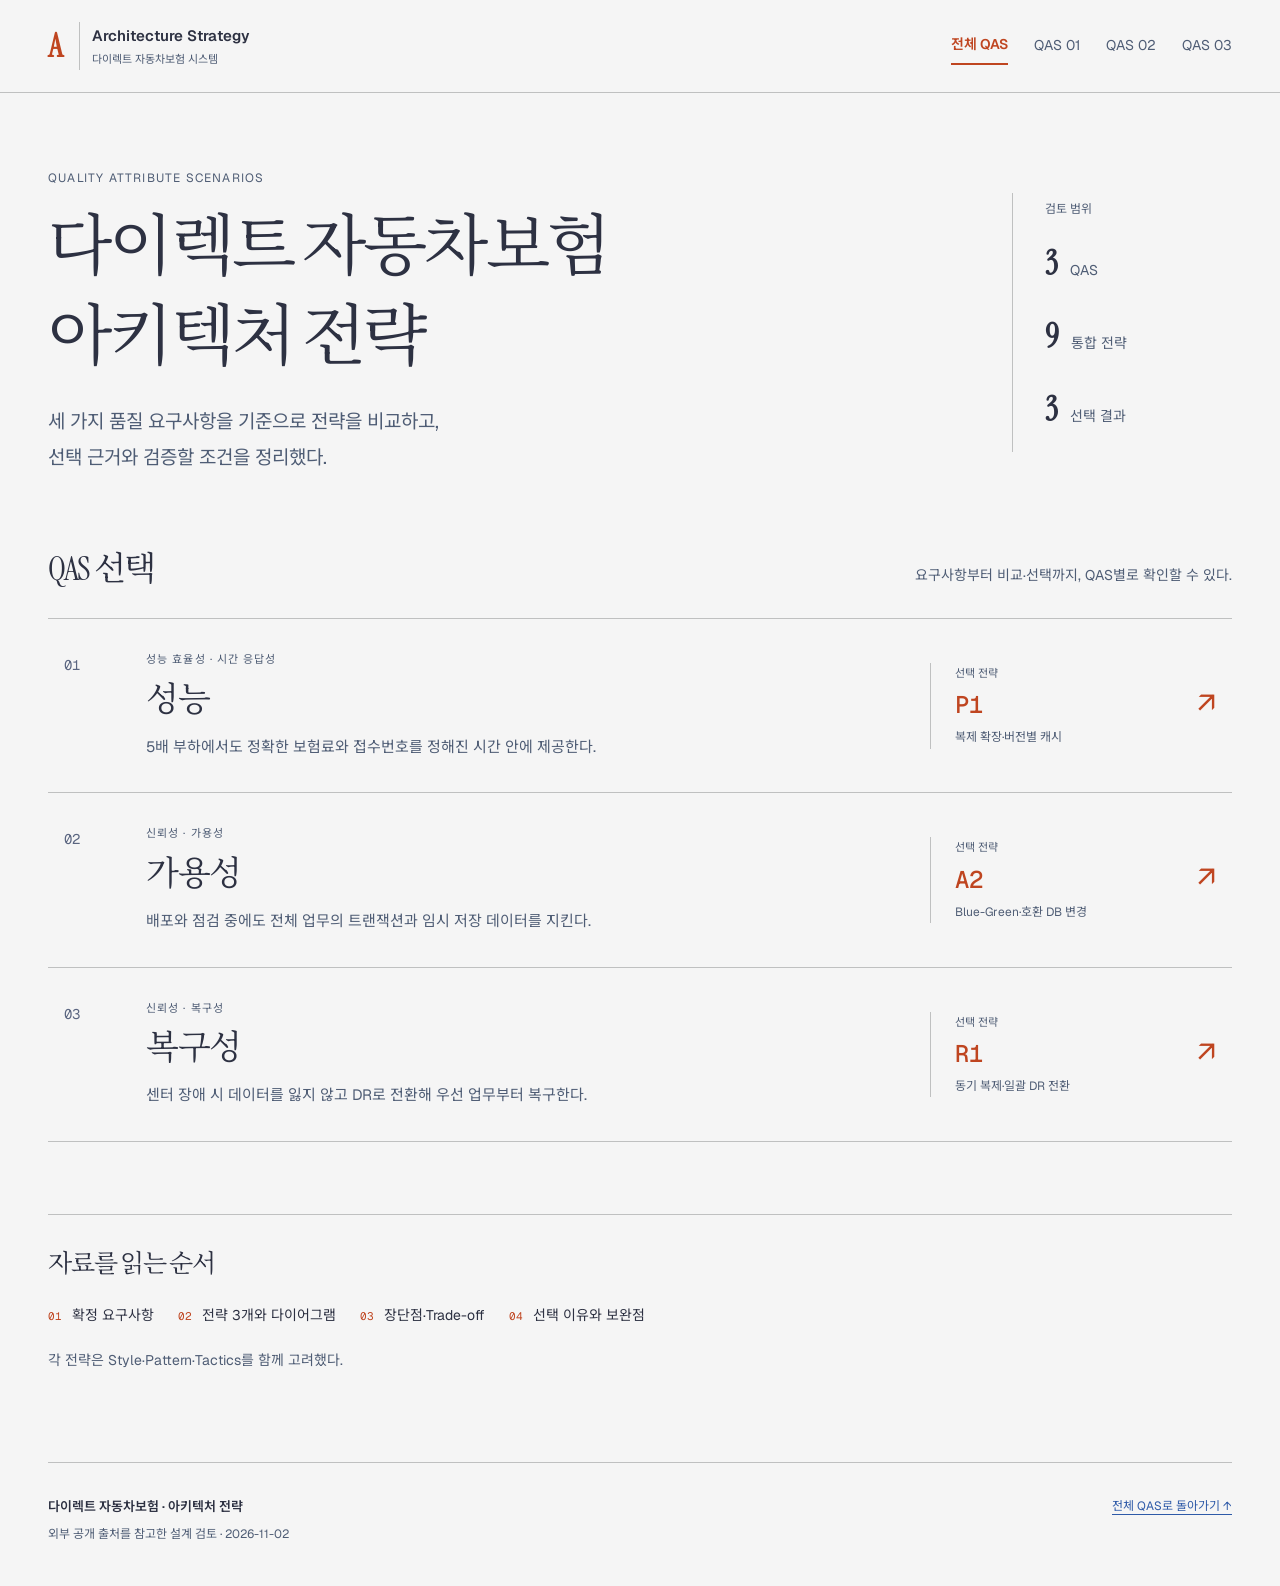
==== commit 74f16aa0: "Keep only external sources in research references" ====
--- a/index.html
+++ b/index.html
@@ -3,11 +3,11 @@
 <meta name="description" content="성능·가용성·복구성 QAS별 아키텍처 전략, 장단점과 trade-off 비교, 선택 근거."><meta name="theme-color" content="#f5f5f5">
 <title>QAS 선택 | 자동차보험 아키텍처 전략</title>
 <link rel="stylesheet" href="https://fonts.googleapis.com/css2?family=Instrument+Serif&family=Geist:wght@400;500;600&family=Geist+Mono:wght@400;500&family=Noto+Sans+KR:wght@400;500;600;700&family=Noto+Serif+KR:wght@400&display=swap">
-<link rel="stylesheet" href="site/assets/site.css"></head><body>
+<link rel="stylesheet" href="site/assets/site.css?v=09b72014bb76"></head><body>
 <a class="skip" href="#main">본문으로 건너뛰기</a>
 <header class="site-header"><div class="header-inner"><a class="brand" href="site/index.html"><span class="brand-mark" aria-hidden="true">A</span><span>Architecture Strategy<small>다이렉트 자동차보험 시스템</small></span></a><nav class="primary-nav" aria-label="주요 메뉴"><a href="site/index.html" aria-current="page">전체 QAS</a><a href="site/performance.html">QAS 01</a><a href="site/availability.html">QAS 02</a><a href="site/recovery.html">QAS 03</a></nav></div></header>
 <main id="main"><section class="home-intro"><div><p class="eyebrow">QUALITY ATTRIBUTE SCENARIOS</p><h1>다이렉트 자동차보험<br>아키텍처 전략</h1><p class="lead">세 가지 품질 요구사항을 기준으로 전략을 비교하고,<br class="desktop-break"> 선택 근거와 검증할 조건을 정리했다.</p></div><div class="intro-meta"><span>검토 범위</span><p><strong>3</strong> QAS</p><p><strong>9</strong> 통합 전략</p><p><strong>3</strong> 선택 결과</p></div></section>
 <section class="home-qas" aria-labelledby="qas-list-title"><div class="section-heading"><h2 id="qas-list-title">QAS 선택</h2><p>요구사항부터 비교·선택까지, QAS별로 확인할 수 있다.</p></div><a class="qas-row" href="site/performance.html" aria-describedby="intro-performance"><span class="row-number">01</span><div class="row-content"><p class="eyebrow">성능 효율성 · 시간 응답성</p><h2>성능</h2><p id="intro-performance">5배 부하에서도 정확한 보험료와 접수번호를 정해진 시간 안에 제공한다.</p></div><div class="row-choice"><span>선택 전략</span><strong>P1</strong><p>복제 확장·버전별 캐시</p></div><span class="row-arrow" aria-hidden="true">↗</span></a><a class="qas-row" href="site/availability.html" aria-describedby="intro-availability"><span class="row-number">02</span><div class="row-content"><p class="eyebrow">신뢰성 · 가용성</p><h2>가용성</h2><p id="intro-availability">배포와 점검 중에도 전체 업무의 트랜잭션과 임시 저장 데이터를 지킨다.</p></div><div class="row-choice"><span>선택 전략</span><strong>A2</strong><p>Blue-Green·호환 DB 변경</p></div><span class="row-arrow" aria-hidden="true">↗</span></a><a class="qas-row" href="site/recovery.html" aria-describedby="intro-recovery"><span class="row-number">03</span><div class="row-content"><p class="eyebrow">신뢰성 · 복구성</p><h2>복구성</h2><p id="intro-recovery">센터 장애 시 데이터를 잃지 않고 DR로 전환해 우선 업무부터 복구한다.</p></div><div class="row-choice"><span>선택 전략</span><strong>R1</strong><p>동기 복제·일괄 DR 전환</p></div><span class="row-arrow" aria-hidden="true">↗</span></a></section>
 <section class="reading-guide"><h2>자료를 읽는 순서</h2><ol><li><span>01</span>확정 요구사항</li><li><span>02</span>전략 3개와 다이어그램</li><li><span>03</span>장단점·Trade-off</li><li><span>04</span>선택 이유와 보완점</li></ol><p>각 전략은 Style·Pattern·Tactics를 함께 고려했다.</p></section></main>
-<footer class="site-footer"><div><strong>다이렉트 자동차보험 · 아키텍처 전략</strong><p>기존 조사 자료에 근거한 설계 검토 · 2026-11-02</p></div><a href="site/index.html">전체 QAS로 돌아가기 ↑</a></footer>
+<footer class="site-footer"><div><strong>다이렉트 자동차보험 · 아키텍처 전략</strong><p>외부 공개 출처를 참고한 설계 검토 · 2026-11-02</p></div><a href="site/index.html">전체 QAS로 돌아가기 ↑</a></footer>
 </body></html>
--- a/site/assets/site.css
+++ b/site/assets/site.css
@@ -1,5 +1,5 @@
 :root{--paper:#f5f5f5;--paper-2:#ececec;--ink:#2d3142;--muted:#4f5d75;--soft:#5a6580;--rule:#bfc0c0;--accent:#bf4520;--accent-tint:rgba(191,69,32,.06);--link:#2e5aa8;--sans:'Geist','Noto Sans KR','Malgun Gothic',sans-serif;--serif:'Instrument Serif','Noto Serif KR',serif;--mono:'Geist Mono',ui-monospace,monospace}
-*{box-sizing:border-box}html{scroll-behavior:smooth;scroll-padding-top:110px}body{margin:0;background:var(--paper);color:var(--ink);font:16px/1.85 var(--sans);word-break:keep-all;overflow-wrap:anywhere}a{color:var(--link);text-underline-offset:4px}a:focus-visible,summary:focus-visible,[tabindex]:focus-visible{outline:3px solid var(--accent);outline-offset:5px}::selection{background:#efd8ce}h1,h2,h3,p,figure,ol,ul,dl{margin:0}h1,h2{font-family:var(--serif);font-weight:400;letter-spacing:-.04em}h1{font-size:clamp(40px,5.2vw,68px);line-height:1.35}h2{font-size:clamp(25px,2.6vw,34px);line-height:1.5}h3{font-size:20px;font-weight:600;line-height:1.65;letter-spacing:-.02em}p+ p{margin-top:12px}strong{font-weight:600}main{max-width:1440px;margin:auto;padding:0 48px;min-width:0}.skip{position:absolute;left:16px;top:-100px;background:var(--ink);color:#fff;padding:10px 16px;z-index:20}.skip:focus{top:12px}.site-header{border-bottom:1px solid var(--rule)}.header-inner{max-width:1440px;margin:auto;padding:22px 48px;display:flex;justify-content:space-between;align-items:center;gap:24px}.brand{display:flex;gap:12px;align-items:center;text-decoration:none;color:var(--ink);font-size:15px;font-weight:600;line-height:1.5}.brand-mark{font-family:var(--serif);font-size:32px;color:var(--accent);border-right:1px solid var(--rule);padding-right:16px}.brand small{display:block;font-size:11px;font-weight:400;color:var(--muted);margin-top:3px}.primary-nav{display:flex;gap:26px;align-items:center;flex-shrink:0}.primary-nav a{font-size:14px;text-decoration:none;color:var(--muted);padding:5px 0}.primary-nav a[aria-current=page]{color:var(--accent);border-bottom:2px solid var(--accent);font-weight:600}.eyebrow{font-size:12px;letter-spacing:.10em;color:var(--muted);line-height:1.6;margin-bottom:14px}.lead{font-size:19px;line-height:1.9;color:var(--muted);margin-top:22px;max-width:920px}.home-intro{display:grid;grid-template-columns:minmax(0,1fr) 220px;gap:64px;align-items:center;padding:76px 0 68px}.intro-meta{border-left:1px solid var(--rule);padding-left:32px}.intro-meta>span{font-size:12px;color:var(--muted)}.intro-meta p{margin:10px 0;font-size:14px;color:var(--muted)}.intro-meta strong{font-family:var(--serif);font-size:34px;color:var(--ink);margin-right:8px}.section-heading{display:flex;justify-content:space-between;align-items:baseline;gap:20px;margin-bottom:24px}.section-heading>p{font-size:14px;color:var(--muted)}.section-label{font:400 10px/1.6 var(--mono);letter-spacing:.10em;color:var(--soft);text-align:right}.home-qas{margin-bottom:72px}.qas-row{display:grid;grid-template-columns:56px minmax(0,1fr) 220px 40px;align-items:center;gap:26px;padding:32px 16px;border-top:1px solid var(--rule);text-decoration:none;color:var(--ink);transition:background .15s}.qas-row:last-child{border-bottom:1px solid var(--rule)}.qas-row:hover{background:var(--accent-tint)}.row-number{font:400 14px var(--mono);color:var(--soft);align-self:start;padding-top:5px}.row-content .eyebrow{margin-bottom:5px;font-size:11px}.row-content h2{font-size:34px}.row-content>p:last-child{font-size:15px;color:var(--muted);max-width:650px;margin-top:8px}.row-choice{border-left:1px solid var(--rule);padding-left:24px}.row-choice>span{display:block;font-size:11px;color:var(--muted)}.row-choice>strong{font:500 24px/1.8 var(--mono);color:var(--accent)}.row-choice p{font-size:12px;color:var(--muted);max-width:180px}.row-arrow{font-size:30px;color:var(--accent);justify-self:end}.reading-guide{padding:30px 0 56px;border-top:1px solid var(--rule)}.reading-guide h2{font-size:25px}.reading-guide ol{display:flex;flex-wrap:wrap;gap:24px;list-style:none;padding:20px 0}.reading-guide li{font-size:14px}.reading-guide li span{font:400 11px var(--mono);color:var(--accent);margin-right:10px}.reading-guide>p{font-size:14px;color:var(--muted);max-width:980px}.site-footer{max-width:1344px;margin:32px auto 0;padding:32px 0 40px;border-top:1px solid var(--rule);display:flex;justify-content:space-between;align-items:start;gap:24px;color:var(--muted);font-size:12px}.site-footer strong{font-size:13px;color:var(--ink)}.site-footer p{margin-top:4px}.site-footer>a{white-space:nowrap}.page-intro{padding:42px 0 40px}.breadcrumb{font-size:13px;text-decoration:none;display:inline-block;margin-bottom:32px}.page-intro h1{font-size:54px}.page-intro .lead{margin-top:16px;max-width:1040px}.choice-summary{display:flex;align-items:center;gap:20px;max-width:1040px;padding:18px 20px;margin-top:30px;background:var(--accent-tint);border-left:3px solid var(--accent);text-decoration:none;color:var(--ink);font-size:14px}.choice-summary>span:first-child{white-space:nowrap;color:var(--accent)}.choice-summary strong{font:500 16px var(--mono);margin-left:8px}.choice-summary>b{margin-left:auto}.section-nav{display:flex;gap:26px;overflow-x:auto;white-space:nowrap;padding:17px 0;border-top:1px solid var(--rule);border-bottom:1px solid var(--rule);background:var(--paper);position:sticky;top:0;z-index:5}.section-nav a{font-size:13px;color:var(--muted);text-decoration:none}.section-nav a:hover{color:var(--accent)}main>section:not(.page-intro):not(.home-intro):not(.home-qas):not(.reading-guide){padding-top:54px;margin-bottom:46px}section[id]{scroll-margin-top:92px}.metrics{display:grid;grid-template-columns:1.1fr 1fr .9fr;margin:24px 0 32px;border-bottom:1px solid var(--rule);padding-bottom:26px}.metrics>div{padding:0 28px;border-left:1px solid var(--rule)}.metrics>div:first-child{padding-left:0;border-left:0}.metrics strong{font-family:var(--serif);font-size:32px;font-weight:400;line-height:1.7;display:block}.metrics span{font-size:13px;color:var(--muted)}.scenario{font-size:17px;max-width:1120px;line-height:2}.conditions{margin-top:24px;border-left:2px solid var(--rule);padding-left:22px;max-width:1120px}.conditions summary{cursor:pointer;font-size:14px;font-weight:600}.conditions ul{margin-top:12px;padding-left:20px;color:var(--muted);font-size:14px}.conditions li+li{margin-top:8px}.strategy{padding:36px 0 42px;border-bottom:1px solid var(--rule);scroll-margin-top:90px}.strategy-heading{display:flex;align-items:baseline;gap:18px;margin-bottom:20px}.strategy-id{font:500 16px var(--mono);color:var(--soft);white-space:nowrap}.strategy-heading h3{flex:1}.selected-tag{font-size:11px;font-weight:500;color:var(--accent);border:1px solid var(--accent);padding:2px 9px;border-radius:3px;white-space:nowrap}.strategy-intro{max-width:1120px;line-height:2}.table-wrap{max-width:100%;overflow-x:auto;margin:24px 0}table{border-collapse:collapse;width:100%;font-size:14px;text-align:left;line-height:1.9}th,td{padding:16px 20px;border-bottom:1px solid var(--rule);vertical-align:top}thead th{background:var(--paper-2);font-weight:600}tbody th{font-weight:500}table.spt th{width:132px;background:var(--paper-2);font:500 12px/1.9 var(--mono)}.strategy-notes{max-width:1160px;font-size:14px}.strategy-notes>div{display:grid;grid-template-columns:114px minmax(0,1fr);gap:18px;margin:15px 0}.strategy-notes dt{font-weight:600;color:var(--muted)}.strategy-notes dd{margin:0}.citations{font-size:12px;color:var(--soft);margin:22px 0}.citations a{margin:0 3px}.figure-heading{display:flex;justify-content:space-between;align-items:baseline;gap:20px;border-top:1px solid var(--rule);padding-top:22px;margin-top:28px}.figure-heading>span{font-size:13px;font-weight:600}.figure-heading small{font-size:11px;color:var(--soft)}.diagram-container{width:100%;min-width:0;margin:8px 0 0}.diagram-container svg{display:block;width:100%;max-width:100%;min-width:0;height:auto}.diagram-container:focus-visible{outline-offset:0}figcaption{font-size:12px;color:var(--muted);margin-top:12px;line-height:1.8;max-width:1120px}.strategy-analysis{max-width:1120px;padding:26px 0;border-top:1px solid var(--rule)}.strategy-analysis h3{font-size:18px;margin-bottom:16px}.strategy-analysis h3 a{font:500 14px var(--mono);margin-right:10px;text-decoration:none}.strategy-analysis p{font-size:14px;line-height:2}.strategy-analysis p strong{color:var(--muted)}.legend{display:flex;flex-wrap:wrap;gap:26px;font-size:13px;color:var(--muted);margin-bottom:16px}.legend b{font:500 18px var(--mono);margin-right:8px;color:var(--ink)}.tradeoff{table-layout:fixed}.tradeoff th:first-child{width:19%}.tradeoff thead th{width:27%}.tradeoff thead th a{font:500 16px var(--mono);text-decoration:none}.tradeoff th span{display:block;font-size:12px;font-weight:400;color:var(--muted);line-height:1.8;margin-top:7px}.tradeoff td{text-align:center;vertical-align:middle}.tradeoff tbody th{vertical-align:middle}.tradeoff .chosen-col{background:var(--accent-tint);border-left:1px solid #d5b8ac;border-right:1px solid #d5b8ac}.tradeoff thead .chosen-col{border-top:2px solid var(--accent)}.rating{font:400 28px/1.3 var(--mono)}.comparison-notes{max-width:1080px;font-size:14px;color:var(--muted)}.decision{border-top:2px solid var(--accent);background:var(--accent-tint);padding:34px 32px!important;margin:54px 0!important}.decision>.eyebrow{color:var(--accent)}.decision h2{font-size:30px;max-width:1100px}.decision-reason{font-size:17px;line-height:2;margin:24px 0;max-width:1120px}.decision-detail{display:grid;grid-template-columns:1fr 1.1fr;gap:32px;padding-top:24px;border-top:1px solid #d5b8ac}.decision-detail h3{font-size:14px;margin-bottom:10px}.decision-detail p{font-size:14px;color:var(--muted)}.text-link{font-size:13px;display:inline-block;margin-top:22px}.sources>p{max-width:1120px;color:var(--muted);font-size:14px;margin-bottom:28px}.source-list{list-style:none;padding:0}.source-list li{display:grid;grid-template-columns:50px minmax(0,1fr);gap:16px;padding:20px 0;border-top:1px solid var(--rule);scroll-margin-top:88px}.source-list li>span{font:400 12px var(--mono);color:var(--soft);padding-top:5px}.source-list strong{font-size:14px;font-weight:500}.source-list p{font-size:12px;color:var(--muted);margin:4px 0 0}.next-page{display:flex;justify-content:space-between;gap:24px;padding:28px 0;border-top:1px solid var(--rule);font-size:14px}.sr-only{position:absolute;width:1px;height:1px;padding:0;margin:-1px;overflow:hidden;clip:rect(0,0,0,0);white-space:nowrap;border:0}
+*{box-sizing:border-box}html{scroll-behavior:smooth;scroll-padding-top:110px}body{margin:0;background:var(--paper);color:var(--ink);font:16px/1.85 var(--sans);word-break:keep-all;overflow-wrap:anywhere}a{color:var(--link);text-underline-offset:4px}a:focus-visible,summary:focus-visible,[tabindex]:focus-visible{outline:3px solid var(--accent);outline-offset:5px}::selection{background:#efd8ce}h1,h2,h3,p,figure,ol,ul,dl{margin:0}h1,h2{font-family:var(--serif);font-weight:400;letter-spacing:-.04em}h1{font-size:clamp(40px,5.2vw,68px);line-height:1.35}h2{font-size:clamp(25px,2.6vw,34px);line-height:1.5}h3{font-size:20px;font-weight:600;line-height:1.65;letter-spacing:-.02em}p+ p{margin-top:12px}strong{font-weight:600}main{max-width:1440px;margin:auto;padding:0 48px;min-width:0}.skip{position:absolute;left:16px;top:-100px;background:var(--ink);color:#fff;padding:10px 16px;z-index:20}.skip:focus{top:12px}.site-header{border-bottom:1px solid var(--rule)}.header-inner{max-width:1440px;margin:auto;padding:22px 48px;display:flex;justify-content:space-between;align-items:center;gap:24px}.brand{display:flex;gap:12px;align-items:center;text-decoration:none;color:var(--ink);font-size:15px;font-weight:600;line-height:1.5}.brand-mark{font-family:var(--serif);font-size:32px;color:var(--accent);border-right:1px solid var(--rule);padding-right:16px}.brand small{display:block;font-size:11px;font-weight:400;color:var(--muted);margin-top:3px}.primary-nav{display:flex;gap:26px;align-items:center;flex-shrink:0}.primary-nav a{font-size:14px;text-decoration:none;color:var(--muted);padding:5px 0}.primary-nav a[aria-current=page]{color:var(--accent);border-bottom:2px solid var(--accent);font-weight:600}.eyebrow{font-size:12px;letter-spacing:.10em;color:var(--muted);line-height:1.6;margin-bottom:14px}.lead{font-size:19px;line-height:1.9;color:var(--muted);margin-top:22px;max-width:920px}.home-intro{display:grid;grid-template-columns:minmax(0,1fr) 220px;gap:64px;align-items:center;padding:76px 0 68px}.intro-meta{border-left:1px solid var(--rule);padding-left:32px}.intro-meta>span{font-size:12px;color:var(--muted)}.intro-meta p{margin:10px 0;font-size:14px;color:var(--muted)}.intro-meta strong{font-family:var(--serif);font-size:34px;color:var(--ink);margin-right:8px}.section-heading{display:flex;justify-content:space-between;align-items:baseline;gap:20px;margin-bottom:24px}.section-heading>p{font-size:14px;color:var(--muted)}.section-label{font:400 10px/1.6 var(--mono);letter-spacing:.10em;color:var(--soft);text-align:right}.home-qas{margin-bottom:72px}.qas-row{display:grid;grid-template-columns:56px minmax(0,1fr) 220px 40px;align-items:center;gap:26px;padding:32px 16px;border-top:1px solid var(--rule);text-decoration:none;color:var(--ink);transition:background .15s}.qas-row:last-child{border-bottom:1px solid var(--rule)}.qas-row:hover{background:var(--accent-tint)}.row-number{font:400 14px var(--mono);color:var(--soft);align-self:start;padding-top:5px}.row-content .eyebrow{margin-bottom:5px;font-size:11px}.row-content h2{font-size:34px}.row-content>p:last-child{font-size:15px;color:var(--muted);max-width:650px;margin-top:8px}.row-choice{border-left:1px solid var(--rule);padding-left:24px}.row-choice>span{display:block;font-size:11px;color:var(--muted)}.row-choice>strong{font:500 24px/1.8 var(--mono);color:var(--accent)}.row-choice p{font-size:12px;color:var(--muted);max-width:180px}.row-arrow{font-size:30px;color:var(--accent);justify-self:end}.reading-guide{padding:30px 0 56px;border-top:1px solid var(--rule)}.reading-guide h2{font-size:25px}.reading-guide ol{display:flex;flex-wrap:wrap;gap:24px;list-style:none;padding:20px 0}.reading-guide li{font-size:14px}.reading-guide li span{font:400 11px var(--mono);color:var(--accent);margin-right:10px}.reading-guide>p{font-size:14px;color:var(--muted);max-width:980px}.site-footer{max-width:1344px;margin:32px auto 0;padding:32px 0 40px;border-top:1px solid var(--rule);display:flex;justify-content:space-between;align-items:start;gap:24px;color:var(--muted);font-size:12px}.site-footer strong{font-size:13px;color:var(--ink)}.site-footer p{margin-top:4px}.site-footer>a{white-space:nowrap}.page-intro{padding:42px 0 40px}.breadcrumb{font-size:13px;text-decoration:none;display:inline-block;margin-bottom:32px}.page-intro h1{font-size:54px}.page-intro .lead{margin-top:16px;max-width:1040px}.choice-summary{display:flex;align-items:center;gap:20px;max-width:1040px;padding:18px 20px;margin-top:30px;background:var(--accent-tint);border-left:3px solid var(--accent);text-decoration:none;color:var(--ink);font-size:14px}.choice-summary>span:first-child{white-space:nowrap;color:var(--accent)}.choice-summary strong{font:500 16px var(--mono);margin-left:8px}.choice-summary>b{margin-left:auto}.section-nav{display:flex;gap:26px;overflow-x:auto;white-space:nowrap;padding:17px 0;border-top:1px solid var(--rule);border-bottom:1px solid var(--rule);background:var(--paper);position:sticky;top:0;z-index:5}.section-nav a{font-size:13px;color:var(--muted);text-decoration:none}.section-nav a:hover{color:var(--accent)}main>section:not(.page-intro):not(.home-intro):not(.home-qas):not(.reading-guide){padding-top:54px;margin-bottom:46px}section[id]{scroll-margin-top:92px}.metrics{display:grid;grid-template-columns:1.1fr 1fr .9fr;margin:24px 0 32px;border-bottom:1px solid var(--rule);padding-bottom:26px}.metrics>div{padding:0 28px;border-left:1px solid var(--rule)}.metrics>div:first-child{padding-left:0;border-left:0}.metrics strong{font-family:var(--serif);font-size:32px;font-weight:400;line-height:1.7;display:block}.metrics span{font-size:13px;color:var(--muted)}.scenario{font-size:17px;max-width:1120px;line-height:2}.conditions{margin-top:24px;border-left:2px solid var(--rule);padding-left:22px;max-width:1120px}.conditions summary{cursor:pointer;font-size:14px;font-weight:600}.conditions ul{margin-top:12px;padding-left:20px;color:var(--muted);font-size:14px}.conditions li+li{margin-top:8px}.strategy{padding:36px 0 42px;border-bottom:1px solid var(--rule);scroll-margin-top:90px}.strategy-heading{display:flex;align-items:baseline;gap:18px;margin-bottom:20px}.strategy-id{font:500 16px var(--mono);color:var(--soft);white-space:nowrap}.strategy-heading h3{flex:1}.selected-tag{font-size:11px;font-weight:500;color:var(--accent);border:1px solid var(--accent);padding:2px 9px;border-radius:3px;white-space:nowrap}.strategy-intro{max-width:1120px;line-height:2}.table-wrap{max-width:100%;overflow-x:auto;margin:24px 0}table{border-collapse:collapse;width:100%;font-size:14px;text-align:left;line-height:1.9}th,td{padding:16px 20px;border-bottom:1px solid var(--rule);vertical-align:top}thead th{background:var(--paper-2);font-weight:600}tbody th{font-weight:500}table.spt th{width:132px;background:var(--paper-2);font:500 12px/1.9 var(--mono)}.strategy-notes{max-width:1160px;font-size:14px}.strategy-notes>div{display:grid;grid-template-columns:114px minmax(0,1fr);gap:18px;margin:15px 0}.strategy-notes dt{font-weight:600;color:var(--muted)}.strategy-notes dd{margin:0}.citations{font-size:12px;color:var(--soft);margin:22px 0}.citations a{margin:0 3px}.figure-heading{display:flex;justify-content:space-between;align-items:baseline;gap:20px;border-top:1px solid var(--rule);padding-top:22px;margin-top:28px}.figure-heading>span{font-size:13px;font-weight:600}.figure-heading small{font-size:11px;color:var(--soft)}.diagram-container{display:block;width:100%;max-width:100%;min-width:0;margin:8px 0 0}.diagram-container svg{display:block;width:100%;max-width:100%;min-width:0;height:auto}.diagram-container:focus-visible{outline-offset:0}figcaption{font-size:12px;color:var(--muted);margin-top:12px;line-height:1.8;max-width:1120px}.strategy-analysis{max-width:1120px;padding:26px 0;border-top:1px solid var(--rule)}.strategy-analysis h3{font-size:18px;margin-bottom:16px}.strategy-analysis h3 a{font:500 14px var(--mono);margin-right:10px;text-decoration:none}.strategy-analysis p{font-size:14px;line-height:2}.strategy-analysis p strong{color:var(--muted)}.legend{display:flex;flex-wrap:wrap;gap:26px;font-size:13px;color:var(--muted);margin-bottom:16px}.legend b{font:500 18px var(--mono);margin-right:8px;color:var(--ink)}.tradeoff{table-layout:fixed}.tradeoff th:first-child{width:19%}.tradeoff thead th{width:27%}.tradeoff thead th a{font:500 16px var(--mono);text-decoration:none}.tradeoff th span{display:block;font-size:12px;font-weight:400;color:var(--muted);line-height:1.8;margin-top:7px}.tradeoff td{text-align:center;vertical-align:middle}.tradeoff tbody th{vertical-align:middle}.tradeoff .chosen-col{background:var(--accent-tint);border-left:1px solid #d5b8ac;border-right:1px solid #d5b8ac}.tradeoff thead .chosen-col{border-top:2px solid var(--accent)}.rating{font:400 28px/1.3 var(--mono)}.comparison-notes{max-width:1080px;font-size:14px;color:var(--muted)}.decision{border-top:2px solid var(--accent);background:var(--accent-tint);padding:34px 32px!important;margin:54px 0!important}.decision>.eyebrow{color:var(--accent)}.decision h2{font-size:30px;max-width:1100px}.decision-reason{font-size:17px;line-height:2;margin:24px 0;max-width:1120px}.decision-detail{display:grid;grid-template-columns:1fr 1.1fr;gap:32px;padding-top:24px;border-top:1px solid #d5b8ac}.decision-detail h3{font-size:14px;margin-bottom:10px}.decision-detail p{font-size:14px;color:var(--muted)}.text-link{font-size:13px;display:inline-block;margin-top:22px}.sources>p{max-width:1120px;color:var(--muted);font-size:14px;margin-bottom:28px}.source-list{list-style:none;padding:0}.source-list li{display:grid;grid-template-columns:50px minmax(0,1fr);gap:16px;padding:20px 0;border-top:1px solid var(--rule);scroll-margin-top:88px}.source-list li>span{font:400 12px var(--mono);color:var(--soft);padding-top:5px}.source-list strong{font-size:14px;font-weight:500}.source-list p{font-size:12px;color:var(--muted);margin:4px 0 0}.next-page{display:flex;justify-content:space-between;gap:24px;padding:28px 0;border-top:1px solid var(--rule);font-size:14px}.sr-only{position:absolute;width:1px;height:1px;padding:0;margin:-1px;overflow:hidden;clip:rect(0,0,0,0);white-space:nowrap;border:0}
 @media(min-width:1441px){.site-footer{margin-left:auto;margin-right:auto}}
 @media(max-width:1440px){.site-footer{margin-left:48px;margin-right:48px}}
 @media(max-width:900px){main{padding:0 28px}.header-inner{padding:18px 28px;gap:16px}.primary-nav{gap:18px}.home-intro{grid-template-columns:minmax(0,1fr) 150px;gap:28px;padding:52px 0}.intro-meta{padding-left:20px}.qas-row{grid-template-columns:36px minmax(0,1fr) 160px 24px;gap:16px;padding:28px 4px}.row-choice{padding-left:18px}.row-content h2{font-size:29px}.row-choice p{font-size:11px}.site-footer{margin-left:28px;margin-right:28px;flex-wrap:wrap}.section-nav{gap:22px}.strategy-heading{gap:12px}.decision-detail{grid-template-columns:1fr;gap:22px}}
